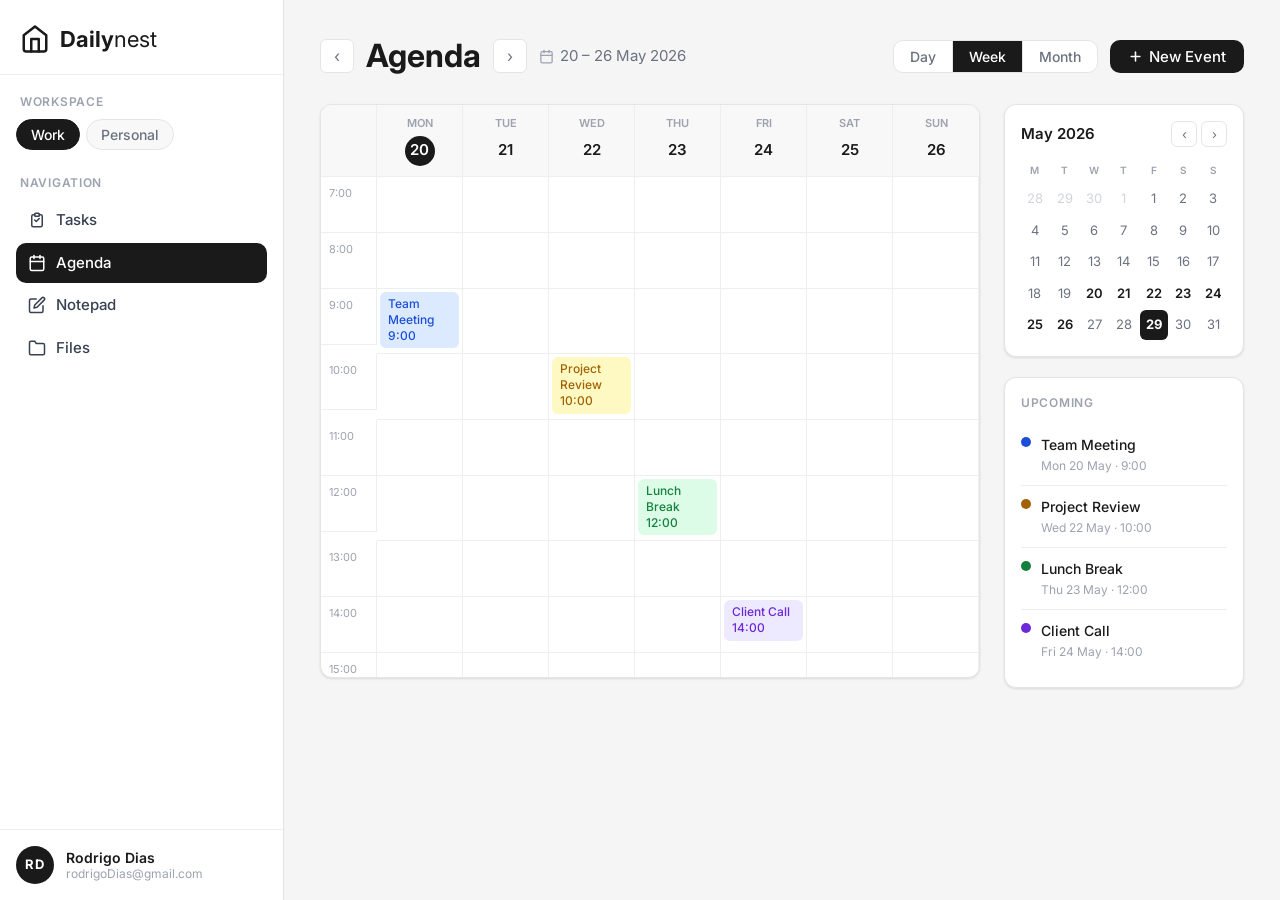
==== frontend/agenda.html @ 6d33e9b5 "feat(agenda): add month-view calendar grid (#05) - Generate month grid dynamically from current date" ====
<!DOCTYPE html>
<html lang="en">
<head>
  <meta charset="UTF-8" />
  <meta name="viewport" content="width=device-width, initial-scale=1.0" />
  <title>Agenda — DailyNest</title>
  <link rel="stylesheet" href="css/variables.css" />
  <link rel="stylesheet" href="css/reset.css" />
  <link rel="stylesheet" href="css/layout.css" />
  <link rel="stylesheet" href="css/components.css" />
  <link rel="stylesheet" href="css/modules/agenda.css" />
</head>
<body>

<!-- Mobile sidebar toggle -->
<button class="sidebar-toggle" onclick="toggleSidebar()" aria-label="Toggle sidebar">
  <svg viewBox="0 0 24 24" width="20" height="20" fill="none" stroke="currentColor" stroke-width="2" stroke-linecap="round" stroke-linejoin="round">
    <line x1="3" y1="6"  x2="21" y2="6"/>
    <line x1="3" y1="12" x2="21" y2="12"/>
    <line x1="3" y1="18" x2="21" y2="18"/>
  </svg>
</button>

<div class="app-layout">

  <!-- ========== SIDEBAR ========== -->
  <aside class="sidebar" id="sidebar">

    <div class="sidebar-logo">
      <svg class="logo-icon" viewBox="0 0 24 24" fill="none" stroke="currentColor" stroke-width="2" stroke-linecap="round" stroke-linejoin="round">
        <path d="M3 9l9-7 9 7v11a2 2 0 0 1-2 2H5a2 2 0 0 1-2-2z"/>
        <polyline points="9 22 9 12 15 12 15 22"/>
      </svg>
      <span class="logo-text"><span class="bold">Daily</span><span class="light">nest</span></span>
    </div>

    <div class="sidebar-section">
      <div class="sidebar-label">Workspace</div>
      <div class="workspace-toggle">
        <button class="pill active" onclick="toggleWorkspace(this)">Work</button>
        <button class="pill" onclick="toggleWorkspace(this)">Personal</button>
      </div>
    </div>

    <div class="sidebar-section">
      <div class="sidebar-label">Navigation</div>
      <nav class="sidebar-nav">

        <a href="tasks.html" class="nav-link">
          <svg viewBox="0 0 24 24" fill="none" stroke="currentColor" stroke-width="2" stroke-linecap="round" stroke-linejoin="round">
            <path d="M9 5H7a2 2 0 00-2 2v12a2 2 0 002 2h10a2 2 0 002-2V7a2 2 0 00-2-2h-2"/>
            <rect x="9" y="3" width="6" height="4" rx="1"/>
            <path d="M9 12l2 2 4-4"/>
          </svg>
          Tasks
        </a>

        <a href="agenda.html" class="nav-link active">
          <svg viewBox="0 0 24 24" fill="none" stroke="currentColor" stroke-width="2" stroke-linecap="round" stroke-linejoin="round">
            <rect x="3" y="4" width="18" height="18" rx="2" ry="2"/>
            <line x1="16" y1="2" x2="16" y2="6"/>
            <line x1="8"  y1="2" x2="8"  y2="6"/>
            <line x1="3"  y1="10" x2="21" y2="10"/>
          </svg>
          Agenda
        </a>

        <a href="notepad.html" class="nav-link">
          <svg viewBox="0 0 24 24" fill="none" stroke="currentColor" stroke-width="2" stroke-linecap="round" stroke-linejoin="round">
            <path d="M11 4H4a2 2 0 00-2 2v14a2 2 0 002 2h14a2 2 0 002-2v-7"/>
            <path d="M18.5 2.5a2.121 2.121 0 013 3L12 15l-4 1 1-4 9.5-9.5z"/>
          </svg>
          Notepad
        </a>

        <a href="#" class="nav-link">
          <svg viewBox="0 0 24 24" fill="none" stroke="currentColor" stroke-width="2" stroke-linecap="round" stroke-linejoin="round">
            <path d="M22 19a2 2 0 01-2 2H4a2 2 0 01-2-2V5a2 2 0 012-2h5l2 3h9a2 2 0 012 2z"/>
          </svg>
          Files
        </a>

      </nav>
    </div>

    <div class="sidebar-footer">
      <div class="avatar-circle">RD</div>
      <div>
        <div class="sidebar-user-name">Rodrigo Dias</div>
        <div class="sidebar-user-email">rodrigoDias@gmail.com</div>
      </div>
    </div>

  </aside>
  <!-- /SIDEBAR -->

  <!-- ========== MAIN CONTENT ========== -->
  <main class="main-content">

    <!-- Toolbar -->
    <div class="agenda-toolbar">
      <div class="agenda-toolbar-left">
        <button class="nav-arrow" aria-label="Previous week">&#8249;</button>
        <h1>Agenda</h1>
        <button class="nav-arrow" aria-label="Next week">&#8250;</button>
        <span class="agenda-date-range">
          <svg viewBox="0 0 24 24" fill="none" stroke="currentColor" stroke-width="2" stroke-linecap="round" stroke-linejoin="round">
            <rect x="3" y="4" width="18" height="18" rx="2"/>
            <line x1="16" y1="2" x2="16" y2="6"/>
            <line x1="8"  y1="2" x2="8"  y2="6"/>
            <line x1="3"  y1="10" x2="21" y2="10"/>
          </svg>
          20 – 26 May 2026
        </span>
      </div>
      <div style="display:flex; align-items:center; gap:12px;">
        <div class="view-toggle">
          <button onclick="setView(this)">Day</button>
          <button class="active" onclick="setView(this)">Week</button>
          <button onclick="setView(this)">Month</button>
        </div>
        <button class="btn btn-primary" onclick="openModal('createEvent')">
          <svg viewBox="0 0 24 24" width="15" height="15" fill="none" stroke="currentColor" stroke-width="2.5" stroke-linecap="round" stroke-linejoin="round">
            <line x1="12" y1="5" x2="12" y2="19"/>
            <line x1="5" y1="12" x2="19" y2="12"/>
          </svg>
          New Event
        </button>
      </div>
    </div>

    <!-- Calendar + Mini calendar -->
    <div class="agenda-layout">

      <!-- Weekly calendar / Month view -->
      <div class="calendar-wrap">

        <!-- ── WEEK VIEW ── -->
        <div id="week-view">

        <!-- Week header: days -->
        <div class="week-header">
          <div class="time-spacer"></div>

          <div class="day-col">
            <div class="day-name">MON</div>
            <div class="day-number today">20</div>
          </div>
          <div class="day-col">
            <div class="day-name">TUE</div>
            <div class="day-number">21</div>
          </div>
          <div class="day-col">
            <div class="day-name">WED</div>
            <div class="day-number">22</div>
          </div>
          <div class="day-col">
            <div class="day-name">THU</div>
            <div class="day-number">23</div>
          </div>
          <div class="day-col">
            <div class="day-name">FRI</div>
            <div class="day-number">24</div>
          </div>
          <div class="day-col">
            <div class="day-name">SAT</div>
            <div class="day-number">25</div>
          </div>
          <div class="day-col">
            <div class="day-name">SUN</div>
            <div class="day-number">26</div>
          </div>
        </div>

        <!-- Week grid: time rows -->
        <div class="week-grid">

          <!-- 7:00 -->
          <div class="time-label">7:00</div>
          <div class="day-cell"></div>
          <div class="day-cell"></div>
          <div class="day-cell"></div>
          <div class="day-cell"></div>
          <div class="day-cell"></div>
          <div class="day-cell"></div>
          <div class="day-cell"></div>

          <!-- 8:00 -->
          <div class="time-label">8:00</div>
          <div class="day-cell"></div>
          <div class="day-cell"></div>
          <div class="day-cell"></div>
          <div class="day-cell"></div>
          <div class="day-cell"></div>
          <div class="day-cell"></div>
          <div class="day-cell"></div>

          <!-- 9:00 — Team Meeting on Monday (col 1) -->
          <div class="time-label">9:00</div>
          <div class="day-cell">
            <div class="calendar-event blue">Team Meeting<br/>9:00</div>
          </div>
          <div class="day-cell"></div>
          <div class="day-cell"></div>
          <div class="day-cell"></div>
          <div class="day-cell"></div>
          <div class="day-cell"></div>
          <div class="day-cell"></div>

          <!-- 10:00 — Project Review on Wednesday (col 3) -->
          <div class="time-label">10:00</div>
          <div class="day-cell"></div>
          <div class="day-cell"></div>
          <div class="day-cell">
            <div class="calendar-event yellow">Project Review<br/>10:00</div>
          </div>
          <div class="day-cell"></div>
          <div class="day-cell"></div>
          <div class="day-cell"></div>
          <div class="day-cell"></div>

          <!-- 11:00 -->
          <div class="time-label">11:00</div>
          <div class="day-cell"></div>
          <div class="day-cell"></div>
          <div class="day-cell"></div>
          <div class="day-cell"></div>
          <div class="day-cell"></div>
          <div class="day-cell"></div>
          <div class="day-cell"></div>

          <!-- 12:00 — Lunch Break on Thursday (col 4) -->
          <div class="time-label">12:00</div>
          <div class="day-cell"></div>
          <div class="day-cell"></div>
          <div class="day-cell"></div>
          <div class="day-cell">
            <div class="calendar-event green">Lunch Break<br/>12:00</div>
          </div>
          <div class="day-cell"></div>
          <div class="day-cell"></div>
          <div class="day-cell"></div>

          <!-- 13:00 -->
          <div class="time-label">13:00</div>
          <div class="day-cell"></div>
          <div class="day-cell"></div>
          <div class="day-cell"></div>
          <div class="day-cell"></div>
          <div class="day-cell"></div>
          <div class="day-cell"></div>
          <div class="day-cell"></div>

          <!-- 14:00 — Client Call on Friday (col 5) -->
          <div class="time-label">14:00</div>
          <div class="day-cell"></div>
          <div class="day-cell"></div>
          <div class="day-cell"></div>
          <div class="day-cell"></div>
          <div class="day-cell">
            <div class="calendar-event purple">Client Call<br/>14:00</div>
          </div>
          <div class="day-cell"></div>
          <div class="day-cell"></div>

          <!-- 15:00 -->
          <div class="time-label">15:00</div>
          <div class="day-cell"></div>
          <div class="day-cell"></div>
          <div class="day-cell"></div>
          <div class="day-cell"></div>
          <div class="day-cell"></div>
          <div class="day-cell"></div>
          <div class="day-cell"></div>

          <!-- 16:00 -->
          <div class="time-label">16:00</div>
          <div class="day-cell"></div>
          <div class="day-cell"></div>
          <div class="day-cell"></div>
          <div class="day-cell"></div>
          <div class="day-cell"></div>
          <div class="day-cell"></div>
          <div class="day-cell"></div>

          <!-- 17:00 -->
          <div class="time-label">17:00</div>
          <div class="day-cell"></div>
          <div class="day-cell"></div>
          <div class="day-cell"></div>
          <div class="day-cell"></div>
          <div class="day-cell"></div>
          <div class="day-cell"></div>
          <div class="day-cell"></div>

        </div>
        <!-- /week-grid -->

        </div>
        <!-- /week-view -->

        <!-- ── MONTH VIEW ── -->
        <div id="month-view" style="display:none;">
          <div class="month-nav">
            <button class="nav-arrow" onclick="prevMonth()" aria-label="Previous month">&#8249;</button>
            <span id="month-nav-title" class="month-nav-title"></span>
            <button class="nav-arrow" onclick="nextMonth()" aria-label="Next month">&#8250;</button>
          </div>
          <div class="month-weekdays">
            <div>Mon</div><div>Tue</div><div>Wed</div>
            <div>Thu</div><div>Fri</div><div>Sat</div><div>Sun</div>
          </div>
          <div id="month-grid-body" class="month-grid-body"></div>
        </div>
        <!-- /month-view -->

      </div>
      <!-- /calendar-wrap -->

      <!-- Right sidebar: mini calendar + upcoming -->
      <div class="mini-calendar">

        <!-- Day events panel (shown in month view) -->
        <div id="day-events-panel" class="mini-cal-card" style="display:none;">
          <div class="day-events-title">Select a day</div>
          <div class="day-events-list">
            <p class="no-events-msg">Click on a day to see its events.</p>
          </div>
        </div>

        <!-- Mini month calendar -->
        <div id="mini-cal-card" class="mini-cal-card">
          <div class="mini-cal-header">
            <span class="mini-cal-title">May 2026</span>
            <div style="display:flex; gap:4px;">
              <button class="nav-arrow" style="width:26px;height:26px;font-size:0.8rem;" aria-label="Prev month">&#8249;</button>
              <button class="nav-arrow" style="width:26px;height:26px;font-size:0.8rem;" aria-label="Next month">&#8250;</button>
            </div>
          </div>
          <div class="mini-cal-grid">
            <!-- Day names -->
            <div class="day-name">M</div>
            <div class="day-name">T</div>
            <div class="day-name">W</div>
            <div class="day-name">T</div>
            <div class="day-name">F</div>
            <div class="day-name">S</div>
            <div class="day-name">S</div>
            <!-- Week 1: May starts Friday. Fill Mon-Thu with prev month -->
            <div class="day-num other-month">28</div>
            <div class="day-num other-month">29</div>
            <div class="day-num other-month">30</div>
            <div class="day-num other-month">1</div>
            <div class="day-num">1</div>
            <div class="day-num">2</div>
            <div class="day-num">3</div>
            <!-- Week 2 -->
            <div class="day-num">4</div>
            <div class="day-num">5</div>
            <div class="day-num">6</div>
            <div class="day-num">7</div>
            <div class="day-num">8</div>
            <div class="day-num">9</div>
            <div class="day-num">10</div>
            <!-- Week 3 -->
            <div class="day-num">11</div>
            <div class="day-num">12</div>
            <div class="day-num">13</div>
            <div class="day-num">14</div>
            <div class="day-num">15</div>
            <div class="day-num">16</div>
            <div class="day-num">17</div>
            <!-- Week 4 -->
            <div class="day-num">18</div>
            <div class="day-num">19</div>
            <div class="day-num has-event">20</div>
            <div class="day-num has-event">21</div>
            <div class="day-num has-event">22</div>
            <div class="day-num has-event">23</div>
            <div class="day-num has-event">24</div>
            <!-- Week 5 -->
            <div class="day-num has-event">25</div>
            <div class="day-num has-event">26</div>
            <div class="day-num">27</div>
            <div class="day-num">28</div>
            <div class="day-num today">29</div>
            <div class="day-num">30</div>
            <div class="day-num">31</div>
          </div>
        </div>

        <!-- Upcoming events -->
        <div id="upcoming-panel" class="mini-cal-card upcoming-section">
          <div class="section-label">Upcoming</div>

          <div class="upcoming-event">
            <div class="upcoming-event-dot" style="background:#1d4ed8;"></div>
            <div>
              <div class="upcoming-event-name">Team Meeting</div>
              <div class="upcoming-event-time">Mon 20 May · 9:00</div>
            </div>
          </div>

          <div class="upcoming-event">
            <div class="upcoming-event-dot" style="background:#a16207;"></div>
            <div>
              <div class="upcoming-event-name">Project Review</div>
              <div class="upcoming-event-time">Wed 22 May · 10:00</div>
            </div>
          </div>

          <div class="upcoming-event">
            <div class="upcoming-event-dot" style="background:#15803d;"></div>
            <div>
              <div class="upcoming-event-name">Lunch Break</div>
              <div class="upcoming-event-time">Thu 23 May · 12:00</div>
            </div>
          </div>

          <div class="upcoming-event">
            <div class="upcoming-event-dot" style="background:#6d28d9;"></div>
            <div>
              <div class="upcoming-event-name">Client Call</div>
              <div class="upcoming-event-time">Fri 24 May · 14:00</div>
            </div>
          </div>

        </div>

      </div>
      <!-- /mini-calendar -->

    </div>
    <!-- /agenda-layout -->

  </main>
  <!-- /MAIN CONTENT -->

</div>

<!-- ========== MODAL: Create New Event ========== -->
<div class="modal-overlay" id="createEventModal" role="dialog" aria-modal="true" aria-labelledby="eventModalTitle">
  <div class="modal">

    <div class="modal-header">
      <h2 class="modal-title" id="eventModalTitle">New Event</h2>
      <button class="modal-close" onclick="closeModal('createEvent')" aria-label="Close">
        <svg viewBox="0 0 24 24" width="18" height="18" fill="none" stroke="currentColor" stroke-width="2" stroke-linecap="round" stroke-linejoin="round">
          <line x1="18" y1="6" x2="6" y2="18"/>
          <line x1="6" y1="6" x2="18" y2="18"/>
        </svg>
      </button>
    </div>

    <form onsubmit="event.preventDefault(); closeModal('createEvent');">
      <div class="form-group">
        <label class="form-label" for="eventName">Event Name</label>
        <input type="text" id="eventName" class="form-input" placeholder="Enter event name..." required />
      </div>
      <div class="form-row">
        <div class="form-group">
          <label class="form-label" for="eventDate">Date</label>
          <input type="date" id="eventDate" class="form-input" />
        </div>
        <div class="form-group">
          <label class="form-label" for="eventTime">Time</label>
          <input type="time" id="eventTime" class="form-input" />
        </div>
      </div>
      <div class="form-group">
        <label class="form-label" for="eventColor">Color</label>
        <select id="eventColor" class="form-select">
          <option value="blue">Blue</option>
          <option value="yellow">Yellow</option>
          <option value="green">Green</option>
          <option value="purple">Purple</option>
        </select>
      </div>
      <div class="modal-actions">
        <button type="button" class="btn btn-ghost" onclick="closeModal('createEvent')">Cancel</button>
        <button type="submit" class="btn btn-primary">Create Event</button>
      </div>
    </form>

  </div>
</div>
<!-- /MODAL -->

<script src="js/router.js"></script>
<script src="js/modules/agenda.js"></script>
</body>
</html>
---- frontend/css/variables.css ----
/* ============================================================
   DailyNest — Design System
   style.css
   ============================================================ */

@import url('https://fonts.googleapis.com/css2?family=Inter:wght@300;400;500;600;700&display=swap');

/* ============================================================
   CSS Variables
   ============================================================ */
:root {
  /* Brand */
  --color-brand:        #1a1a1a;
  --color-brand-text:   #ffffff;

  /* Backgrounds */
  --color-bg:           #f5f5f5;
  --color-surface:      #ffffff;
  --color-surface-alt:  #f8f8f8;

  /* Borders */
  --color-border:       #e5e5e5;
  --color-border-light: #eeeeee;

  /* Text */
  --color-text:           #1a1a1a;
  --color-text-secondary: #6b7280;
  --color-text-muted:     #9ca3af;

  /* Nav / Sidebar */
  --color-nav-active-bg:   #1a1a1a;
  --color-nav-active-text: #ffffff;
  --color-nav-idle-text:   #374151;

  /* Accent — topbar login/register */
  --color-topbar-accent: #3b82f6;

  /* Status colors */
  --status-not-started-bg:   #f3f4f6;
  --status-not-started-text: #6b7280;
  --status-not-started-dot:  #9ca3af;

  --status-in-progress-bg:   #fff7ed;
  --status-in-progress-text: #ea580c;
  --status-in-progress-dot:  #f97316;

  --status-completed-bg:   #f0fdf4;
  --status-completed-text: #16a34a;
  --status-completed-dot:  #22c55e;

  /* Stat card icon colours */
  --icon-all-tasks:   #3b82f6;
  --icon-not-started: #6b7280;
  --icon-in-progress: #f97316;
  --icon-completed:   #22c55e;

  /* Agenda event colours */
  --event-blue:   #dbeafe;
  --event-yellow: #fef9c3;
  --event-green:  #dcfce7;
  --event-purple: #ede9fe;

  /* Layout */
  --sidebar-width:  284px;
  --topbar-height:  72px;

  /* Typography */
  --font-sans: 'Inter', -apple-system, BlinkMacSystemFont, sans-serif;

  /* Border radius */
  --radius-sm:   6px;
  --radius:      10px;
  --radius-md:   12px;
  --radius-lg:   16px;
  --radius-full: 9999px;

  /* Shadows */
  --shadow-card:  0 1px 3px rgba(0,0,0,0.08), 0 1px 2px rgba(0,0,0,0.04);
  --shadow-modal: 0 20px 60px rgba(0,0,0,0.15);
}
---- frontend/css/layout.css ----
/* ============================================================
   App Layout
   ============================================================ */
.app-layout {
  display: flex;
  min-height: 100vh;
  background: var(--color-bg);
}

/* ============================================================
   Sidebar
   ============================================================ */
.sidebar {
  width: var(--sidebar-width);
  min-height: 100vh;
  background: var(--color-surface);
  border-right: 1px solid var(--color-border);
  display: flex;
  flex-direction: column;
  position: fixed;
  left: 0;
  top: 0;
  bottom: 0;
  z-index: 100;
  overflow-y: auto;
}

.sidebar-logo {
  padding: 24px 20px 20px;
  display: flex;
  align-items: center;
  gap: 10px;
  border-bottom: 1px solid var(--color-border-light);
  margin-bottom: 4px;
  flex-shrink: 0;
}

.sidebar-logo .logo-icon {
  width: 30px;
  height: 30px;
  color: var(--color-brand);
  flex-shrink: 0;
}

.logo-text { font-size: 1.375rem; line-height: 1; }
.logo-text .bold  { font-weight: 700; color: var(--color-text); }
.logo-text .light { font-weight: 400; color: var(--color-text); }

.sidebar-section { padding: 14px 16px 6px; }

.sidebar-label {
  font-size: 0.75rem;
  font-weight: 600;
  letter-spacing: 0.06em;
  color: var(--color-text-muted);
  text-transform: uppercase;
  padding: 0 4px;
  margin-bottom: 8px;
}

/* Workspace toggle */
.workspace-toggle { display: flex; gap: 6px; margin-bottom: 4px; }

.workspace-toggle .pill {
  padding: 6px 14px;
  border-radius: var(--radius-full);
  font-size: 0.875rem;
  font-weight: 500;
  background: var(--color-surface-alt);
  color: var(--color-text-secondary);
  border: 1px solid var(--color-border);
  transition: background 0.15s, color 0.15s, border-color 0.15s;
  cursor: pointer;
}

.workspace-toggle .pill.active {
  background: var(--color-brand);
  color: var(--color-brand-text);
  border-color: var(--color-brand);
}

/* Nav links */
.sidebar-nav {
  display: flex;
  flex-direction: column;
  gap: 2px;
}

.nav-link {
  display: flex;
  align-items: center;
  gap: 10px;
  padding: 9px 12px;
  border-radius: var(--radius);
  font-size: 0.9375rem;
  font-weight: 500;
  color: var(--color-nav-idle-text);
  text-decoration: none;
  transition: background 0.15s, color 0.15s;
}

.nav-link svg { width: 18px; height: 18px; flex-shrink: 0; }

.nav-link:hover { background: var(--color-surface-alt); color: var(--color-text); }

.nav-link.active {
  background: var(--color-nav-active-bg);
  color: var(--color-nav-active-text);
}

/* Sidebar footer */
.sidebar-footer {
  margin-top: auto;
  padding: 16px;
  border-top: 1px solid var(--color-border-light);
  display: flex;
  align-items: center;
  gap: 12px;
  flex-shrink: 0;
}

.avatar-circle {
  width: 38px;
  height: 38px;
  border-radius: var(--radius-full);
  background: var(--color-brand);
  color: var(--color-brand-text);
  font-size: 0.8125rem;
  font-weight: 700;
  display: flex;
  align-items: center;
  justify-content: center;
  flex-shrink: 0;
  letter-spacing: 0.05em;
}

.sidebar-user-name  { font-size: 0.875rem; font-weight: 600; color: var(--color-text); line-height: 1.25; }
.sidebar-user-email { font-size: 0.75rem; color: var(--color-text-muted); line-height: 1.25; }

/* ============================================================
   Main Content
   ============================================================ */
.main-content {
  margin-left: var(--sidebar-width);
  flex: 1;
  padding: 32px 36px;
  min-height: 100vh;
}

/* ============================================================
   Page Header
   ============================================================ */
.page-header {
  display: flex;
  align-items: flex-start;
  justify-content: space-between;
  margin-bottom: 28px;
}

.page-header h1 {
  font-size: 2rem;
  font-weight: 700;
  color: var(--color-text);
  line-height: 1.1;
}

.page-header .subtitle {
  font-size: 0.875rem;
  color: var(--color-text-secondary);
  margin-top: 4px;
}


/* ============================================================
   Landing Page
   ============================================================ */
.landing-page {
  display: flex;
  height: 100vh;
  max-height: 100vh;
  overflow: hidden;
  background: var(--color-surface);
}

.landing-left {
  width: 44%;
  display: flex;
  flex-direction: column;
  height: 100vh;
  overflow: hidden;
}

.landing-topbar {
  padding: 20px 40px;
  display: flex;
  align-items: center;
  justify-content: space-between;
  border-bottom: 1px solid var(--color-border-light);
  flex-shrink: 0;
}

.landing-topbar .logo-wrap {
  display: flex;
  align-items: center;
  gap: 8px;
  color: var(--color-brand);
}
.landing-topbar .logo-wrap svg { width: 28px; height: 28px; }

.landing-topbar-actions { display: flex; gap: 10px; }

.landing-content {
  padding: 32px 40px 24px;
  flex: 1;
  overflow-y: auto;
  min-height: 0;
  scrollbar-width: none;
}
.landing-content::-webkit-scrollbar { display: none; }

.landing-eyebrow {
  font-size: 0.75rem;
  font-weight: 600;
  letter-spacing: 0.1em;
  color: var(--color-text-muted);
  text-transform: uppercase;
  margin-bottom: 12px;
}

.landing-h1 {
  font-size: 3rem;
  font-weight: 700;
  color: var(--color-text);
  line-height: 1.08;
  margin-bottom: 14px;
}

.landing-desc {
  font-size: 1rem;
  color: var(--color-text-secondary);
  line-height: 1.6;
  max-width: 400px;
  margin-bottom: 20px;
}

.landing-actions {
  display: flex;
  align-items: center;
  gap: 20px;
  margin-bottom: 20px;
  flex-wrap: wrap;
}

.landing-link {
  font-size: 0.9375rem;
  color: var(--color-topbar-accent);
  text-decoration: underline;
  cursor: pointer;
}

.landing-divider {
  border: none;
  border-top: 1px solid var(--color-border);
  margin: 4px 0 16px;
}

.about-section h2 { font-size: 1.25rem; font-weight: 700; margin-bottom: 16px; }

.about-section p {
  font-size: 0.9375rem;
  color: var(--color-text-secondary);
  line-height: 1.55;
  padding: 9px 0;
  border-bottom: 1px solid var(--color-border-light);
}
.about-section p:last-child { border-bottom: none; }

.landing-right {
  width: 56%;
  display: flex;
  flex-direction: column;
  height: 100vh;
}

.landing-photo {
  flex: 1;
  background-image: url('https://images.unsplash.com/photo-1484788984921-03950022c9ef?w=1400&auto=format&fit=crop&q=80');
  background-size: cover;
  background-position: center;
  display: flex;
  align-items: flex-end;
  justify-content: center;
  padding: 0 40px 36px;
}

/* Stats card */
.stats-card {
  background: rgba(255,255,255,0.18);
  backdrop-filter: blur(14px);
  -webkit-backdrop-filter: blur(14px);
  border: 1px solid rgba(255,255,255,0.3);
  border-radius: var(--radius-md);
  padding: 16px 32px;
  display: flex;
  align-items: center;
  gap: 0;
}

.stats-item { text-align: center; padding: 0 24px; }
.stats-item:first-child { padding-left: 0; }
.stats-item:last-child  { padding-right: 0; }

.stats-number {
  font-size: 1.25rem;
  font-weight: 700;
  color: #fff;
  line-height: 1;
}

.stats-label {
  font-size: 0.6875rem;
  color: rgba(255,255,255,0.7);
  margin-top: 5px;
}

.stats-sep {
  width: 1px;
  height: 34px;
  background: rgba(255,255,255,0.25);
  flex-shrink: 0;
}

.landing-panel {
  background: #111111;
  padding: 32px 40px;
  color: #fff;
  flex-shrink: 0;
}

.landing-panel-label {
  font-size: 0.75rem;
  font-weight: 600;
  letter-spacing: 0.1em;
  color: rgba(255,255,255,0.45);
  text-transform: uppercase;
  margin-bottom: 10px;
}

.landing-panel h3 { font-size: 1.5rem; font-weight: 700; margin-bottom: 10px; }

.landing-panel p {
  font-size: 0.9375rem;
  color: rgba(255,255,255,0.65);
  line-height: 1.6;
  margin-bottom: 20px;
}

.slider-controls {
  display: flex;
  align-items: center;
  justify-content: flex-end;
  gap: 12px;
}

.slider-dots { display: flex; gap: 6px; }

.slider-dot {
  height: 8px;
  border-radius: 4px;
  background: rgba(255,255,255,0.3);
  width: 8px;
  transition: width 0.2s;
}
.slider-dot.active { background: #fff; width: 20px; }

.slider-btn {
  width: 34px;
  height: 34px;
  border: 1px solid rgba(255,255,255,0.3);
  border-radius: var(--radius-sm);
  display: flex;
  align-items: center;
  justify-content: center;
  color: #fff;
  cursor: pointer;
  background: transparent;
  font-size: 1rem;
  transition: background 0.15s;
}
.slider-btn:hover { background: rgba(255,255,255,0.1); }


/* ============================================================
   Mobile sidebar toggle
   ============================================================ */
.sidebar-toggle {
  display: none;
  position: fixed;
  top: 16px;
  left: 16px;
  z-index: 200;
  width: 40px;
  height: 40px;
  background: var(--color-surface);
  border: 1px solid var(--color-border);
  border-radius: var(--radius);
  align-items: center;
  justify-content: center;
  cursor: pointer;
  box-shadow: var(--shadow-card);
}

/* ============================================================
   Responsive
   ============================================================ */
@media (max-width: 1024px) {
  .stat-cards { grid-template-columns: repeat(2, 1fr); }
  .agenda-layout { grid-template-columns: 1fr; }
}

@media (max-width: 768px) {
  .sidebar {
    transform: translateX(-100%);
    transition: transform 0.25s ease;
    z-index: 300;
  }
  .sidebar.open { transform: translateX(0); }
  .sidebar-toggle { display: flex; }

  .main-content {
    margin-left: 0;
    padding: 20px 16px;
    padding-top: 68px;
  }

  .landing-page { flex-direction: column; height: auto; max-height: none; overflow: visible; }
  .landing-left { width: 100%; height: auto; overflow: visible; }
  .landing-content { overflow-y: visible; padding: 28px 24px 24px; }
  .landing-right { width: 100%; height: auto; min-height: 480px; }
  .landing-photo { min-height: 260px; padding: 0 20px 24px; }
  .landing-panel { padding: 24px 20px; }
  .landing-topbar { padding: 16px 24px; }
  .landing-h1 { font-size: 2.25rem; }

  .form-row { grid-template-columns: 1fr; }
  .task-toolbar { flex-wrap: wrap; }
  .search-input-wrap { max-width: 100%; }

  .page-header { flex-direction: column; gap: 12px; align-items: flex-start; }
  .agenda-toolbar { flex-direction: column; align-items: flex-start; }
}

@media (max-width: 480px) {
  .stat-cards { grid-template-columns: 1fr; }
  .auth-card { padding: 28px 20px; }
  .landing-h1 { font-size: 2rem; }
}
---- frontend/css/components.css ----
/* ============================================================
   Buttons
   ============================================================ */
.btn {
  display: inline-flex;
  align-items: center;
  gap: 6px;
  padding: 9px 18px;
  border-radius: var(--radius);
  font-size: 0.9375rem;
  font-weight: 500;
  line-height: 1;
  cursor: pointer;
  border: none;
  transition: opacity 0.15s, background 0.15s;
}

.btn-primary { background: var(--color-brand); color: var(--color-brand-text); }
.btn-primary:hover { opacity: 0.88; }

.btn-ghost {
  background: transparent;
  color: var(--color-text-secondary);
  border: 1px solid var(--color-border);
}
.btn-ghost:hover { background: var(--color-surface-alt); }

.btn-pill { border-radius: var(--radius-full); }

/* ============================================================
   Stat Cards
   ============================================================ */
.stat-cards {
  display: grid;
  grid-template-columns: repeat(4, 1fr);
  gap: 16px;
  margin-bottom: 28px;
}

.stat-card {
  background: var(--color-surface);
  border: 1px solid var(--color-border);
  border-radius: var(--radius-md);
  padding: 20px;
  box-shadow: var(--shadow-card);
  display: flex;
  align-items: center;
  gap: 16px;
}

.stat-icon {
  width: 44px;
  height: 44px;
  border-radius: var(--radius-md);
  display: flex;
  align-items: center;
  justify-content: center;
  flex-shrink: 0;
}
.stat-icon svg { width: 22px; height: 22px; }

.stat-icon.blue   { background: #eff6ff; color: var(--icon-all-tasks); }
.stat-icon.gray   { background: #f3f4f6; color: var(--icon-not-started); }
.stat-icon.orange { background: #fff7ed; color: var(--icon-in-progress); }
.stat-icon.green  { background: #f0fdf4; color: var(--icon-completed); }

.stat-number { font-size: 1.75rem; font-weight: 700; color: var(--color-text); line-height: 1; }
.stat-label  { font-size: 0.8125rem; color: var(--color-text-secondary); margin-top: 2px; }


/* ============================================================
   Modal
   ============================================================ */
.modal-overlay {
  position: fixed;
  inset: 0;
  background: rgba(0,0,0,0.4);
  z-index: 1000;
  display: none;
  align-items: center;
  justify-content: center;
  padding: 24px;
}
.modal-overlay.open { display: flex; }

.modal {
  background: var(--color-surface);
  border-radius: var(--radius-lg);
  box-shadow: var(--shadow-modal);
  width: 100%;
  max-width: 500px;
  padding: 28px;
}

.modal-header {
  display: flex;
  align-items: center;
  justify-content: space-between;
  margin-bottom: 24px;
}
.modal-title { font-size: 1.25rem; font-weight: 700; color: var(--color-text); }

.modal-close {
  width: 32px;
  height: 32px;
  display: flex;
  align-items: center;
  justify-content: center;
  border-radius: var(--radius-sm);
  color: var(--color-text-muted);
  cursor: pointer;
  border: none;
  background: transparent;
  transition: background 0.15s, color 0.15s;
}
.modal-close:hover { background: var(--color-surface-alt); color: var(--color-text); }

.form-group { margin-bottom: 16px; }

.form-label {
  display: block;
  font-size: 0.75rem;
  font-weight: 600;
  letter-spacing: 0.06em;
  color: var(--color-text-muted);
  text-transform: uppercase;
  margin-bottom: 6px;
}

.form-input,
.form-select,
.form-textarea {
  width: 100%;
  padding: 10px 12px;
  border: 1px solid var(--color-border);
  border-radius: var(--radius);
  font-size: 0.9375rem;
  color: var(--color-text);
  background: var(--color-surface);
  transition: border-color 0.15s;
}
.form-input:focus,
.form-select:focus,
.form-textarea:focus { border-color: #6b7280; }
.form-input::placeholder,
.form-textarea::placeholder { color: var(--color-text-muted); }
.form-textarea { resize: vertical; min-height: 88px; }

.form-row { display: grid; grid-template-columns: 1fr 1fr; gap: 12px; }

.modal-actions {
  display: flex;
  justify-content: flex-end;
  gap: 10px;
  margin-top: 24px;
}

/* ============================================================
   Auth Pages (Login / Register)
   ============================================================ */
.auth-page {
  min-height: 100vh;
  background: var(--color-surface);
  display: flex;
  flex-direction: column;
}

.auth-topbar {
  border-top: 3px solid var(--color-topbar-accent);
  border-bottom: 1px solid var(--color-border);
  padding: 0 32px;
  height: 64px;
  display: flex;
  align-items: center;
}

.auth-topbar .logo-wrap {
  display: flex;
  align-items: center;
  gap: 8px;
  color: var(--color-brand);
}
.auth-topbar .logo-wrap svg { width: 28px; height: 28px; }

.auth-body {
  flex: 1;
  display: flex;
  align-items: center;
  justify-content: center;
  padding: 48px 24px;
}

.auth-card {
  background: var(--color-surface);
  border: 1px solid var(--color-border);
  border-radius: var(--radius-lg);
  box-shadow: var(--shadow-modal);
  padding: 40px;
  width: 100%;
  max-width: 420px;
}

.auth-title { font-size: 2rem; font-weight: 700; color: var(--color-text); margin-bottom: 6px; }
.auth-subtitle { font-size: 0.875rem; color: var(--color-text-secondary); margin-bottom: 28px; }

.auth-form .form-group { margin-bottom: 16px; }
.auth-form .form-label {
  display: block;
  font-size: 0.75rem;
  font-weight: 600;
  letter-spacing: 0.06em;
  text-transform: uppercase;
  color: var(--color-text-muted);
  margin-bottom: 6px;
}

.input-wrap { position: relative; }

.input-wrap .input-icon {
  position: absolute;
  left: 12px;
  top: 50%;
  transform: translateY(-50%);
  width: 16px;
  height: 16px;
  color: var(--color-text-muted);
  pointer-events: none;
}

.input-wrap input {
  width: 100%;
  padding: 10px 12px 10px 38px;
  border: 1px solid var(--color-border);
  border-radius: var(--radius);
  font-size: 0.9375rem;
  color: var(--color-text);
  background: var(--color-surface);
  transition: border-color 0.15s;
}
.input-wrap input:focus { border-color: #6b7280; }
.input-wrap input::placeholder { color: var(--color-text-muted); }

.input-wrap .eye-btn {
  position: absolute;
  right: 10px;
  top: 50%;
  transform: translateY(-50%);
  width: 28px;
  height: 28px;
  display: flex;
  align-items: center;
  justify-content: center;
  color: var(--color-text-muted);
  cursor: pointer;
  background: none;
  border: none;
}
.input-wrap .eye-btn:hover { color: var(--color-text-secondary); }

.form-options {
  display: flex;
  align-items: center;
  justify-content: space-between;
  margin-top: 4px;
}

.checkbox-label {
  display: flex;
  align-items: center;
  gap: 8px;
  font-size: 0.875rem;
  color: var(--color-text-secondary);
  cursor: pointer;
}
.checkbox-label input[type="checkbox"] { accent-color: var(--color-brand); width: 15px; height: 15px; }

.auth-link {
  font-size: 0.875rem;
  color: var(--color-topbar-accent);
  text-decoration: underline;
  cursor: pointer;
  background: none;
  border: none;
}

.privacy-link { color: var(--color-topbar-accent); text-decoration: underline; }

.auth-footer-text {
  text-align: center;
  font-size: 0.875rem;
  color: var(--color-text-secondary);
  margin-top: 20px;
}
.auth-footer-text a { font-weight: 700; color: var(--color-text); }
---- frontend/css/modules/agenda.css ----
/* ============================================================
   Agenda Page
   ============================================================ */
.agenda-toolbar {
  display: flex;
  align-items: center;
  justify-content: space-between;
  margin-bottom: 24px;
  flex-wrap: wrap;
  gap: 12px;
}

.agenda-toolbar-left { display: flex; align-items: center; gap: 12px; flex-wrap: wrap; }

.agenda-toolbar-left h1 { font-size: 2rem; font-weight: 700; }

.nav-arrow {
  width: 34px;
  height: 34px;
  border: 1px solid var(--color-border);
  border-radius: var(--radius-sm);
  display: flex;
  align-items: center;
  justify-content: center;
  font-size: 1rem;
  color: var(--color-text-secondary);
  cursor: pointer;
  background: var(--color-surface);
  transition: background 0.15s;
  flex-shrink: 0;
}
.nav-arrow:hover { background: var(--color-surface-alt); }

.agenda-date-range {
  display: flex;
  align-items: center;
  gap: 6px;
  font-size: 0.9375rem;
  color: var(--color-text-secondary);
}
.agenda-date-range svg { width: 15px; height: 15px; color: var(--color-text-muted); }

.view-toggle {
  display: flex;
  border: 1px solid var(--color-border);
  border-radius: var(--radius);
  overflow: hidden;
  background: var(--color-surface);
}
.view-toggle button {
  padding: 7px 16px;
  font-size: 0.875rem;
  font-weight: 500;
  color: var(--color-text-secondary);
  background: transparent;
  border: none;
  border-right: 1px solid var(--color-border);
  cursor: pointer;
  transition: background 0.15s, color 0.15s;
}
.view-toggle button:last-child { border-right: none; }
.view-toggle button.active { background: var(--color-brand); color: var(--color-brand-text); }

.agenda-layout {
  display: grid;
  grid-template-columns: 1fr 240px;
  gap: 24px;
  align-items: start;
}

/* Calendar */
.calendar-wrap {
  background: var(--color-surface);
  border: 1px solid var(--color-border);
  border-radius: var(--radius-md);
  box-shadow: var(--shadow-card);
  overflow: hidden;
}

.week-header {
  display: grid;
  grid-template-columns: 56px repeat(7, 1fr);
  border-bottom: 1px solid var(--color-border-light);
  background: var(--color-surface-alt);
}

.week-header .time-spacer { border-right: 1px solid var(--color-border-light); }

.week-header .day-col {
  padding: 10px 6px;
  text-align: center;
  border-right: 1px solid var(--color-border-light);
}
.week-header .day-col:last-child { border-right: none; }

.week-header .day-name {
  font-size: 0.6875rem;
  font-weight: 600;
  color: var(--color-text-muted);
  text-transform: uppercase;
}

.week-header .day-number {
  display: inline-flex;
  align-items: center;
  justify-content: center;
  width: 30px;
  height: 30px;
  border-radius: var(--radius-full);
  font-size: 0.9375rem;
  font-weight: 600;
  color: var(--color-text);
  margin: 4px auto 0;
}

.week-header .day-number.today { background: var(--color-brand); color: #fff; }

.week-grid {
  display: grid;
  grid-template-columns: 56px repeat(7, 1fr);
  overflow-y: auto;
  max-height: 500px;
}

.time-label {
  padding: 0 8px;
  text-align: right;
  font-size: 0.6875rem;
  color: var(--color-text-muted);
  height: 56px;
  display: flex;
  align-items: flex-start;
  padding-top: 8px;
  border-right: 1px solid var(--color-border-light);
  border-bottom: 1px solid var(--color-border-light);
  flex-shrink: 0;
}

.day-cell {
  border-right: 1px solid var(--color-border-light);
  border-bottom: 1px solid var(--color-border-light);
  min-height: 56px;
  position: relative;
  padding: 3px;
}
.day-cell:last-child { border-right: none; }

.calendar-event {
  border-radius: var(--radius-sm);
  padding: 4px 8px;
  font-size: 0.75rem;
  font-weight: 500;
  line-height: 1.35;
  margin-bottom: 2px;
}
.calendar-event.blue   { background: var(--event-blue);   color: #1d4ed8; }
.calendar-event.yellow { background: var(--event-yellow); color: #a16207; }
.calendar-event.green  { background: var(--event-green);  color: #15803d; }
.calendar-event.purple { background: var(--event-purple); color: #6d28d9; }

/* Mini Calendar */
.mini-calendar { display: flex; flex-direction: column; gap: 20px; }

.mini-cal-card {
  background: var(--color-surface);
  border: 1px solid var(--color-border);
  border-radius: var(--radius-md);
  box-shadow: var(--shadow-card);
  padding: 16px;
}

.mini-cal-header {
  display: flex;
  align-items: center;
  justify-content: space-between;
  margin-bottom: 12px;
}
.mini-cal-title { font-size: 0.9375rem; font-weight: 600; color: var(--color-text); }

.mini-cal-grid {
  display: grid;
  grid-template-columns: repeat(7, 1fr);
  gap: 2px;
  text-align: center;
}
.mini-cal-grid .day-name {
  font-size: 0.625rem;
  font-weight: 600;
  color: var(--color-text-muted);
  text-transform: uppercase;
  padding: 4px 0;
}
.mini-cal-grid .day-num {
  font-size: 0.8125rem;
  padding: 5px 2px;
  border-radius: var(--radius-sm);
  cursor: pointer;
  color: var(--color-text-secondary);
  transition: background 0.1s;
}
.mini-cal-grid .day-num:hover { background: var(--color-surface-alt); }
.mini-cal-grid .day-num.today { background: var(--color-brand); color: #fff; font-weight: 700; }
.mini-cal-grid .day-num.other-month { color: #d1d5db; }
.mini-cal-grid .day-num.has-event { font-weight: 600; color: var(--color-text); }

.upcoming-section { }
.upcoming-section .section-label {
  font-size: 0.75rem;
  font-weight: 600;
  letter-spacing: 0.06em;
  text-transform: uppercase;
  color: var(--color-text-muted);
  margin-bottom: 12px;
}
.upcoming-event {
  display: flex;
  gap: 10px;
  padding: 10px 0;
  border-bottom: 1px solid var(--color-border-light);
}
.upcoming-event:last-child { border-bottom: none; }
.upcoming-event-dot {
  width: 10px;
  height: 10px;
  border-radius: 50%;
  margin-top: 3px;
  flex-shrink: 0;
}
.upcoming-event-name { font-size: 0.875rem; font-weight: 500; color: var(--color-text); }
.upcoming-event-time { font-size: 0.75rem; color: var(--color-text-muted); margin-top: 2px; }

/* ============================================================
   Month View
   ============================================================ */

.month-nav {
  display: flex;
  align-items: center;
  justify-content: space-between;
  padding: 14px 20px 12px;
  border-bottom: 1px solid var(--color-border-light);
}

.month-nav-title {
  font-size: 1rem;
  font-weight: 600;
  color: var(--color-text);
}

.month-weekdays {
  display: grid;
  grid-template-columns: repeat(7, 1fr);
  text-align: center;
  background: var(--color-surface-alt);
  border-bottom: 1px solid var(--color-border-light);
}

.month-weekdays div {
  font-size: 0.6875rem;
  font-weight: 600;
  color: var(--color-text-muted);
  text-transform: uppercase;
  padding: 8px 0;
}

.month-grid-body {
  display: grid;
  grid-template-columns: repeat(7, 1fr);
  gap: 1px;
  background: var(--color-border-light);
}

.month-day-cell {
  background: var(--color-surface);
  min-height: 80px;
  padding: 8px;
  cursor: pointer;
  transition: background 0.12s;
  display: flex;
  flex-direction: column;
  gap: 4px;
}

.month-day-cell:hover { background: var(--color-surface-alt); }

.month-day-cell.other-month { background: #fafafa; }
.month-day-cell.other-month .month-day-num { color: var(--color-text-muted); }

.month-day-cell.is-today .month-day-num {
  background: var(--color-brand);
  color: #fff;
}

.month-day-cell.is-selected { background: #f0f0f0; }
.month-day-cell.is-selected .month-day-num {
  background: var(--color-brand);
  color: #fff;
}

.month-day-num {
  width: 26px;
  height: 26px;
  display: flex;
  align-items: center;
  justify-content: center;
  border-radius: var(--radius-full);
  font-size: 0.8125rem;
  font-weight: 500;
  color: var(--color-text);
  flex-shrink: 0;
}

.month-day-dots {
  display: flex;
  flex-wrap: wrap;
  gap: 3px;
  margin-top: 2px;
}

.event-dot {
  width: 6px;
  height: 6px;
  border-radius: var(--radius-full);
  display: inline-block;
}

.event-dot.blue   { background: #3b82f6; }
.event-dot.yellow { background: #f59e0b; }
.event-dot.green  { background: #22c55e; }
.event-dot.purple { background: #a855f7; }

/* ── Day events panel (month view right sidebar) ── */
.day-events-title {
  font-size: 0.9375rem;
  font-weight: 600;
  color: var(--color-text);
  margin-bottom: 12px;
}

.no-events-msg {
  font-size: 0.875rem;
  color: var(--color-text-muted);
  text-align: center;
  padding: 16px 0;
}

.day-event-item {
  display: flex;
  gap: 10px;
  padding: 10px 0;
  border-bottom: 1px solid var(--color-border-light);
}

.day-event-item:last-child { border-bottom: none; }
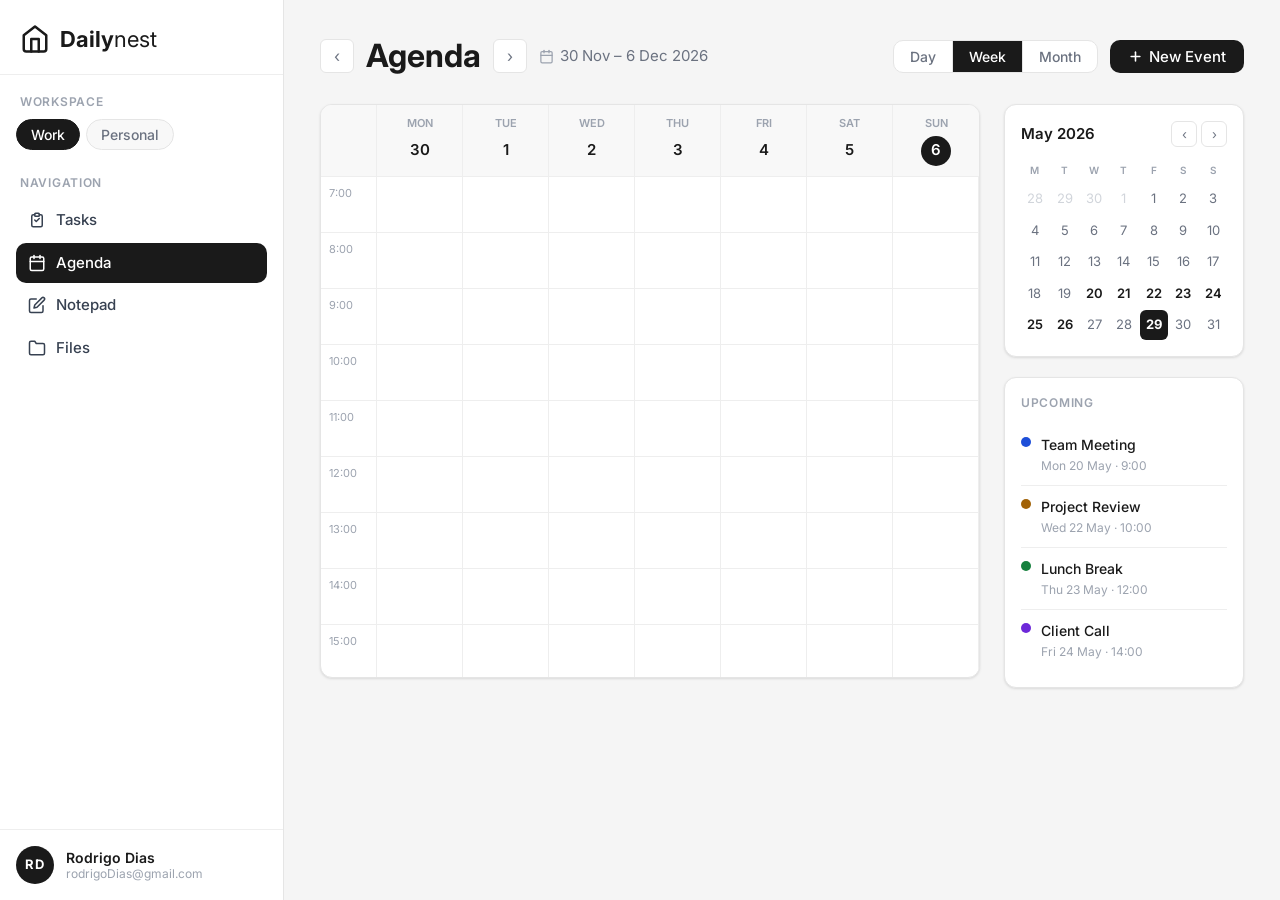
==== commit 70576958: "feat(agenda): Day & Week views + period navigation (#06) - buildWeekView(): dynamic Mon-Sun header +" ====
--- a/frontend/agenda.html
+++ b/frontend/agenda.html
@@ -100,9 +100,9 @@
     <!-- Toolbar -->
     <div class="agenda-toolbar">
       <div class="agenda-toolbar-left">
-        <button class="nav-arrow" aria-label="Previous week">&#8249;</button>
+        <button class="nav-arrow" onclick="prevPeriod()" aria-label="Previous period">&#8249;</button>
         <h1>Agenda</h1>
-        <button class="nav-arrow" aria-label="Next week">&#8250;</button>
+        <button class="nav-arrow" onclick="nextPeriod()" aria-label="Next period">&#8250;</button>
         <span class="agenda-date-range">
           <svg viewBox="0 0 24 24" fill="none" stroke="currentColor" stroke-width="2" stroke-linecap="round" stroke-linejoin="round">
             <rect x="3" y="4" width="18" height="18" rx="2"/>
@@ -110,13 +110,13 @@
             <line x1="8"  y1="2" x2="8"  y2="6"/>
             <line x1="3"  y1="10" x2="21" y2="10"/>
           </svg>
-          20 – 26 May 2026
+          <span id="agenda-date-range-text"></span>
         </span>
       </div>
       <div style="display:flex; align-items:center; gap:12px;">
         <div class="view-toggle">
           <button onclick="setView(this)">Day</button>
-          <button class="active" onclick="setView(this)">Week</button>
+          <button class="active" id="btn-week" onclick="setView(this)">Week</button>
           <button onclick="setView(this)">Month</button>
         </div>
         <button class="btn btn-primary" onclick="openModal('createEvent')">
@@ -139,165 +139,22 @@
         <div id="week-view">
 
         <!-- Week header: days -->
-        <div class="week-header">
-          <div class="time-spacer"></div>
-
-          <div class="day-col">
-            <div class="day-name">MON</div>
-            <div class="day-number today">20</div>
-          </div>
-          <div class="day-col">
-            <div class="day-name">TUE</div>
-            <div class="day-number">21</div>
-          </div>
-          <div class="day-col">
-            <div class="day-name">WED</div>
-            <div class="day-number">22</div>
-          </div>
-          <div class="day-col">
-            <div class="day-name">THU</div>
-            <div class="day-number">23</div>
-          </div>
-          <div class="day-col">
-            <div class="day-name">FRI</div>
-            <div class="day-number">24</div>
-          </div>
-          <div class="day-col">
-            <div class="day-name">SAT</div>
-            <div class="day-number">25</div>
-          </div>
-          <div class="day-col">
-            <div class="day-name">SUN</div>
-            <div class="day-number">26</div>
-          </div>
-        </div>
+        <div class="week-header" id="week-header"></div>
 
         <!-- Week grid: time rows -->
-        <div class="week-grid">
-
-          <!-- 7:00 -->
-          <div class="time-label">7:00</div>
-          <div class="day-cell"></div>
-          <div class="day-cell"></div>
-          <div class="day-cell"></div>
-          <div class="day-cell"></div>
-          <div class="day-cell"></div>
-          <div class="day-cell"></div>
-          <div class="day-cell"></div>
-
-          <!-- 8:00 -->
-          <div class="time-label">8:00</div>
-          <div class="day-cell"></div>
-          <div class="day-cell"></div>
-          <div class="day-cell"></div>
-          <div class="day-cell"></div>
-          <div class="day-cell"></div>
-          <div class="day-cell"></div>
-          <div class="day-cell"></div>
-
-          <!-- 9:00 — Team Meeting on Monday (col 1) -->
-          <div class="time-label">9:00</div>
-          <div class="day-cell">
-            <div class="calendar-event blue">Team Meeting<br/>9:00</div>
-          </div>
-          <div class="day-cell"></div>
-          <div class="day-cell"></div>
-          <div class="day-cell"></div>
-          <div class="day-cell"></div>
-          <div class="day-cell"></div>
-          <div class="day-cell"></div>
-
-          <!-- 10:00 — Project Review on Wednesday (col 3) -->
-          <div class="time-label">10:00</div>
-          <div class="day-cell"></div>
-          <div class="day-cell"></div>
-          <div class="day-cell">
-            <div class="calendar-event yellow">Project Review<br/>10:00</div>
-          </div>
-          <div class="day-cell"></div>
-          <div class="day-cell"></div>
-          <div class="day-cell"></div>
-          <div class="day-cell"></div>
-
-          <!-- 11:00 -->
-          <div class="time-label">11:00</div>
-          <div class="day-cell"></div>
-          <div class="day-cell"></div>
-          <div class="day-cell"></div>
-          <div class="day-cell"></div>
-          <div class="day-cell"></div>
-          <div class="day-cell"></div>
-          <div class="day-cell"></div>
-
-          <!-- 12:00 — Lunch Break on Thursday (col 4) -->
-          <div class="time-label">12:00</div>
-          <div class="day-cell"></div>
-          <div class="day-cell"></div>
-          <div class="day-cell"></div>
-          <div class="day-cell">
-            <div class="calendar-event green">Lunch Break<br/>12:00</div>
-          </div>
-          <div class="day-cell"></div>
-          <div class="day-cell"></div>
-          <div class="day-cell"></div>
-
-          <!-- 13:00 -->
-          <div class="time-label">13:00</div>
-          <div class="day-cell"></div>
-          <div class="day-cell"></div>
-          <div class="day-cell"></div>
-          <div class="day-cell"></div>
-          <div class="day-cell"></div>
-          <div class="day-cell"></div>
-          <div class="day-cell"></div>
-
-          <!-- 14:00 — Client Call on Friday (col 5) -->
-          <div class="time-label">14:00</div>
-          <div class="day-cell"></div>
-          <div class="day-cell"></div>
-          <div class="day-cell"></div>
-          <div class="day-cell"></div>
-          <div class="day-cell">
-            <div class="calendar-event purple">Client Call<br/>14:00</div>
-          </div>
-          <div class="day-cell"></div>
-          <div class="day-cell"></div>
-
-          <!-- 15:00 -->
-          <div class="time-label">15:00</div>
-          <div class="day-cell"></div>
-          <div class="day-cell"></div>
-          <div class="day-cell"></div>
-          <div class="day-cell"></div>
-          <div class="day-cell"></div>
-          <div class="day-cell"></div>
-          <div class="day-cell"></div>
-
-          <!-- 16:00 -->
-          <div class="time-label">16:00</div>
-          <div class="day-cell"></div>
-          <div class="day-cell"></div>
-          <div class="day-cell"></div>
-          <div class="day-cell"></div>
-          <div class="day-cell"></div>
-          <div class="day-cell"></div>
-          <div class="day-cell"></div>
-
-          <!-- 17:00 -->
-          <div class="time-label">17:00</div>
-          <div class="day-cell"></div>
-          <div class="day-cell"></div>
-          <div class="day-cell"></div>
-          <div class="day-cell"></div>
-          <div class="day-cell"></div>
-          <div class="day-cell"></div>
-          <div class="day-cell"></div>
-
-        </div>
-        <!-- /week-grid -->
+        <div class="week-grid" id="week-grid"></div>
 
         </div>
         <!-- /week-view -->
+
+        <!-- ── DAY VIEW ── -->
+        <div id="day-view" style="display:none;">
+          <div class="day-view-header">
+            <div class="day-view-title" id="day-view-title"></div>
+          </div>
+          <div id="day-view-list" class="day-view-list"></div>
+        </div>
+        <!-- /day-view -->
 
         <!-- ── MONTH VIEW ── -->
         <div id="month-view" style="display:none;">
--- a/frontend/css/modules/agenda.css
+++ b/frontend/css/modules/agenda.css
@@ -353,3 +353,49 @@
 
 .day-event-item:last-child { border-bottom: none; }
 
+/* ── Day View ── */
+.day-view-header {
+  padding: 14px 20px;
+  border-bottom: 1px solid var(--color-border-light);
+  background: var(--color-surface-alt);
+}
+
+.day-view-title {
+  font-size: 1rem;
+  font-weight: 600;
+  color: var(--color-text);
+}
+
+.day-view-list {
+  padding: 4px 0;
+}
+
+.day-view-event {
+  display: flex;
+  align-items: flex-start;
+  gap: 16px;
+  padding: 10px 20px;
+  border-bottom: 1px solid var(--color-border-light);
+}
+
+.day-view-event:last-child { border-bottom: none; }
+
+.day-view-event-time {
+  font-size: 0.75rem;
+  color: var(--color-text-muted);
+  width: 38px;
+  flex-shrink: 0;
+  padding-top: 5px;
+  text-align: right;
+}
+
+.day-view-event-body {
+  flex: 1;
+  margin: 0;
+}
+
+.day-view-event-title {
+  font-size: 0.875rem;
+  font-weight: 500;
+}
+
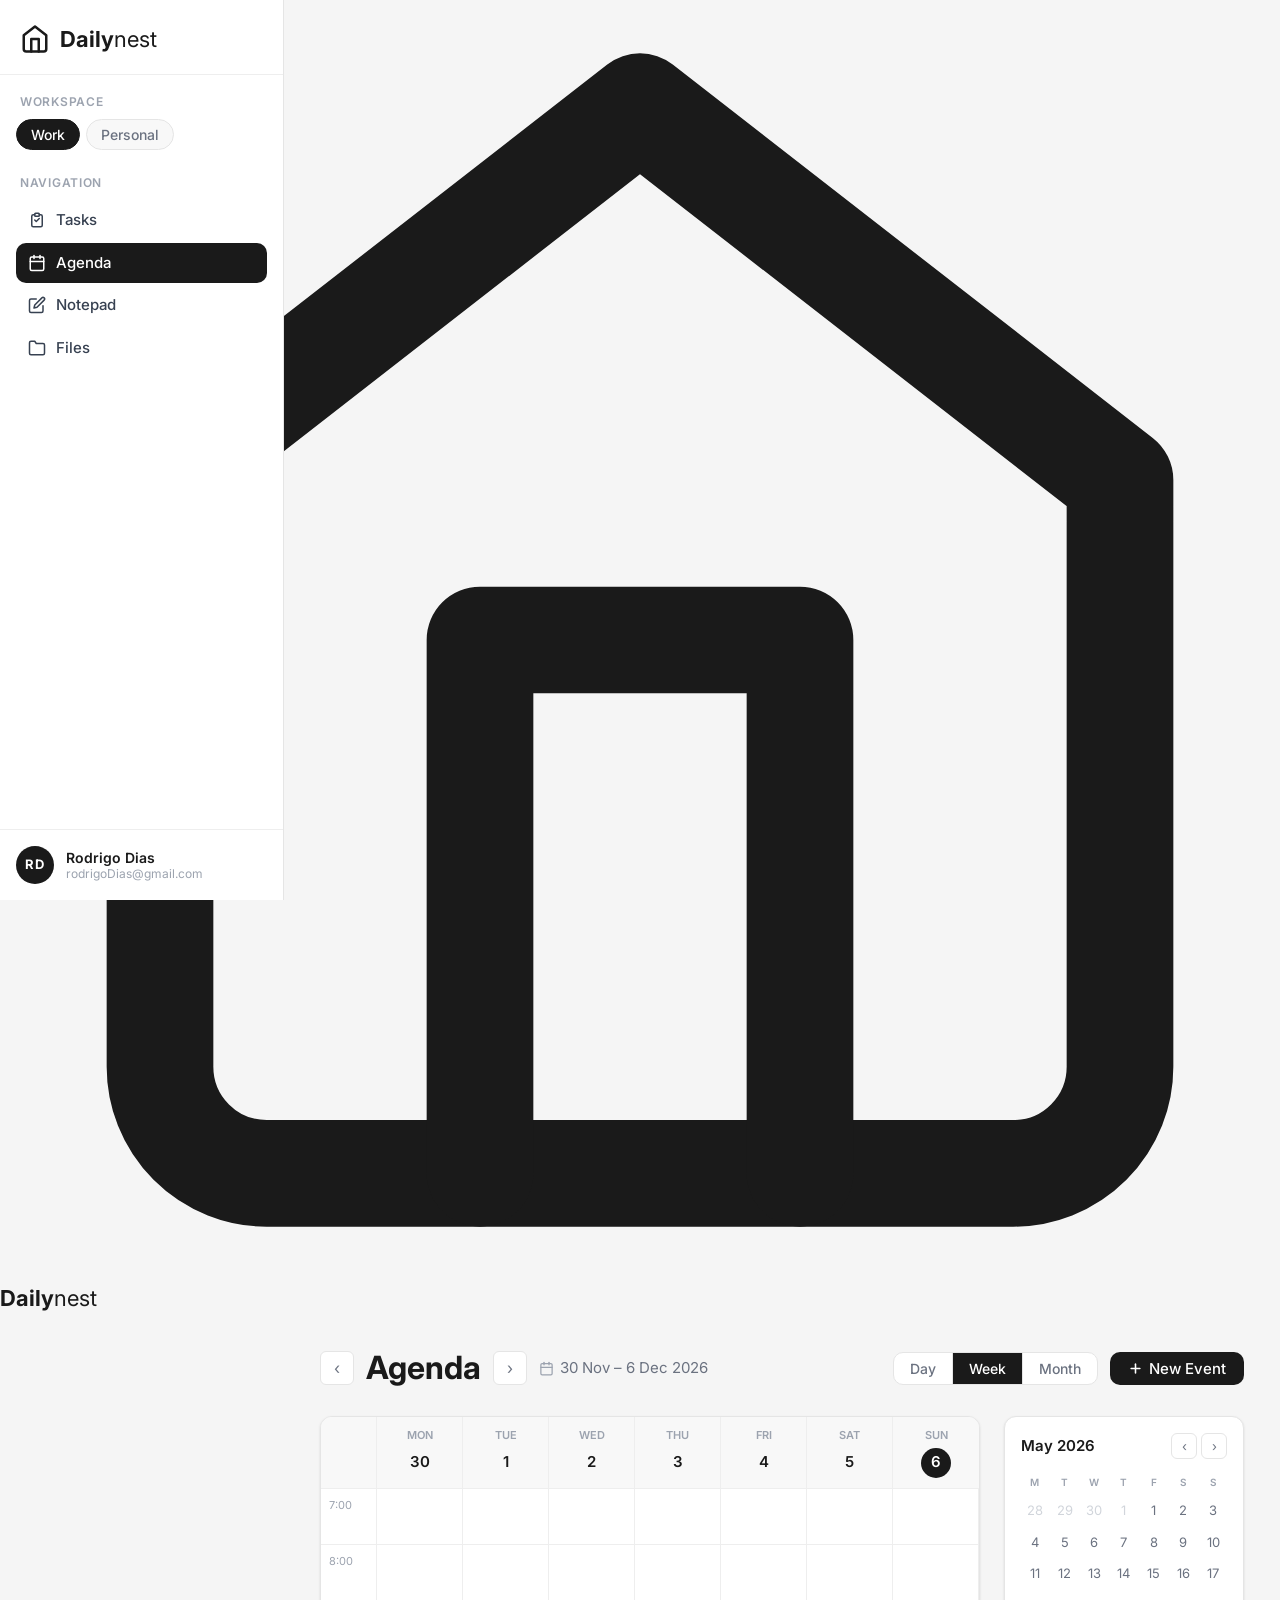
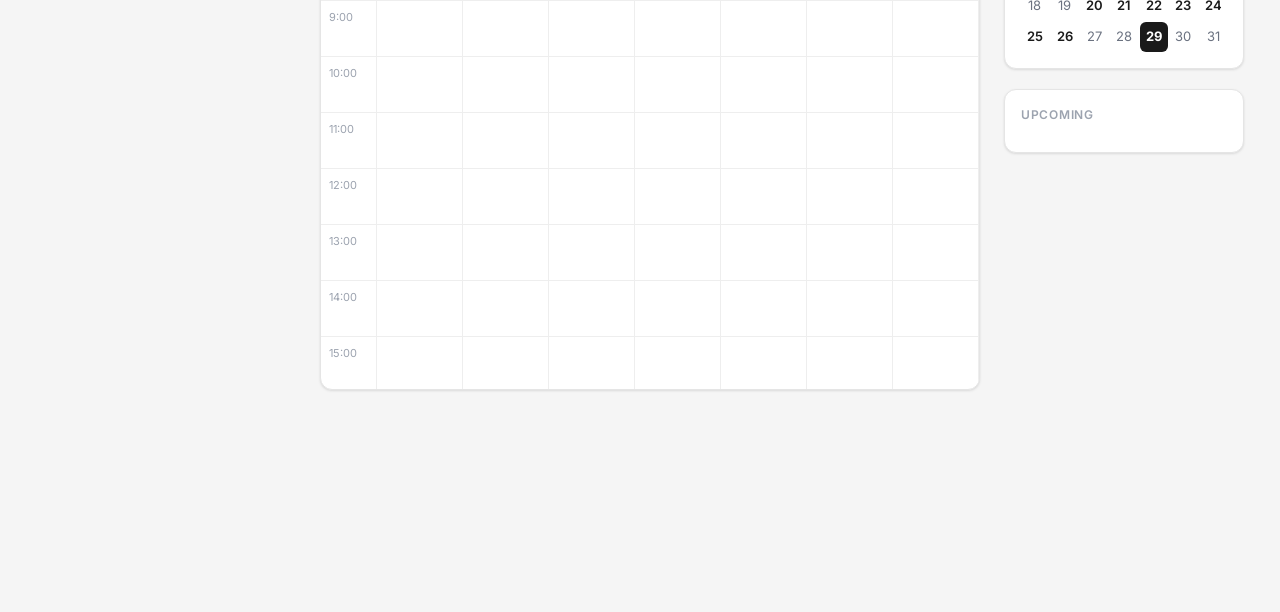
==== commit 98b80a78: "feat(files): Files page with list/grid view, new panel and upload modal (#10) - files.html: sidebar " ====
--- a/frontend/agenda.html
+++ b/frontend/agenda.html
@@ -12,14 +12,23 @@
 </head>
 <body>
 
-<!-- Mobile sidebar toggle -->
-<button class="sidebar-toggle" onclick="toggleSidebar()" aria-label="Toggle sidebar">
-  <svg viewBox="0 0 24 24" width="20" height="20" fill="none" stroke="currentColor" stroke-width="2" stroke-linecap="round" stroke-linejoin="round">
-    <line x1="3" y1="6"  x2="21" y2="6"/>
-    <line x1="3" y1="12" x2="21" y2="12"/>
-    <line x1="3" y1="18" x2="21" y2="18"/>
-  </svg>
-</button>
+<!-- Mobile top bar -->
+<header class="mobile-topbar">
+  <button class="sidebar-toggle" onclick="toggleSidebar()" aria-label="Abrir menu">
+    <svg viewBox="0 0 24 24" width="18" height="18" fill="none" stroke="currentColor" stroke-width="2.5" stroke-linecap="round" stroke-linejoin="round">
+      <line x1="3" y1="6"  x2="21" y2="6"/>
+      <line x1="3" y1="12" x2="21" y2="12"/>
+      <line x1="3" y1="18" x2="21" y2="18"/>
+    </svg>
+  </button>
+  <div class="mobile-topbar-logo">
+    <svg viewBox="0 0 24 24" fill="none" stroke="currentColor" stroke-width="2" stroke-linecap="round" stroke-linejoin="round">
+      <path d="M3 9l9-7 9 7v11a2 2 0 0 1-2 2H5a2 2 0 0 1-2-2z"/>
+      <polyline points="9 22 9 12 15 12 15 22"/>
+    </svg>
+    <span class="logo-text"><span class="bold">Daily</span><span class="light">nest</span></span>
+  </div>
+</header>
 
 <div class="app-layout">
 
@@ -73,7 +82,7 @@
           Notepad
         </a>
 
-        <a href="#" class="nav-link">
+        <a href="files.html" class="nav-link">
           <svg viewBox="0 0 24 24" fill="none" stroke="currentColor" stroke-width="2" stroke-linecap="round" stroke-linejoin="round">
             <path d="M22 19a2 2 0 01-2 2H4a2 2 0 01-2-2V5a2 2 0 012-2h5l2 3h9a2 2 0 012 2z"/>
           </svg>
@@ -119,7 +128,7 @@
           <button class="active" id="btn-week" onclick="setView(this)">Week</button>
           <button onclick="setView(this)">Month</button>
         </div>
-        <button class="btn btn-primary" onclick="openModal('createEvent')">
+        <button class="btn btn-primary" onclick="openEventModal('create')">
           <svg viewBox="0 0 24 24" width="15" height="15" fill="none" stroke="currentColor" stroke-width="2.5" stroke-linecap="round" stroke-linejoin="round">
             <line x1="12" y1="5" x2="12" y2="19"/>
             <line x1="5" y1="12" x2="19" y2="12"/>
@@ -249,39 +258,7 @@
         <!-- Upcoming events -->
         <div id="upcoming-panel" class="mini-cal-card upcoming-section">
           <div class="section-label">Upcoming</div>
-
-          <div class="upcoming-event">
-            <div class="upcoming-event-dot" style="background:#1d4ed8;"></div>
-            <div>
-              <div class="upcoming-event-name">Team Meeting</div>
-              <div class="upcoming-event-time">Mon 20 May · 9:00</div>
-            </div>
-          </div>
-
-          <div class="upcoming-event">
-            <div class="upcoming-event-dot" style="background:#a16207;"></div>
-            <div>
-              <div class="upcoming-event-name">Project Review</div>
-              <div class="upcoming-event-time">Wed 22 May · 10:00</div>
-            </div>
-          </div>
-
-          <div class="upcoming-event">
-            <div class="upcoming-event-dot" style="background:#15803d;"></div>
-            <div>
-              <div class="upcoming-event-name">Lunch Break</div>
-              <div class="upcoming-event-time">Thu 23 May · 12:00</div>
-            </div>
-          </div>
-
-          <div class="upcoming-event">
-            <div class="upcoming-event-dot" style="background:#6d28d9;"></div>
-            <div>
-              <div class="upcoming-event-name">Client Call</div>
-              <div class="upcoming-event-time">Fri 24 May · 14:00</div>
-            </div>
-          </div>
-
+          <div id="upcoming-list"></div>
         </div>
 
       </div>
@@ -309,33 +286,29 @@
       </button>
     </div>
 
-    <form onsubmit="event.preventDefault(); closeModal('createEvent');">
+    <form id="eventForm" onsubmit="submitEventForm(event)">
       <div class="form-group">
-        <label class="form-label" for="eventName">Event Name</label>
-        <input type="text" id="eventName" class="form-input" placeholder="Enter event name..." required />
+        <label class="form-label" for="eventTitle">Title</label>
+        <input type="text" id="eventTitle" class="form-input" placeholder="Enter event title..." required />
+      </div>
+      <div class="form-group">
+        <label class="form-label" for="eventDescription">Description</label>
+        <textarea id="eventDescription" class="form-input form-textarea" placeholder="Optional description..." rows="3"></textarea>
       </div>
       <div class="form-row">
         <div class="form-group">
-          <label class="form-label" for="eventDate">Date</label>
-          <input type="date" id="eventDate" class="form-input" />
+          <label class="form-label" for="eventStartDate">Start</label>
+          <input type="datetime-local" id="eventStartDate" class="form-input" required />
         </div>
         <div class="form-group">
-          <label class="form-label" for="eventTime">Time</label>
-          <input type="time" id="eventTime" class="form-input" />
-        </div>
-      </div>
-      <div class="form-group">
-        <label class="form-label" for="eventColor">Color</label>
-        <select id="eventColor" class="form-select">
-          <option value="blue">Blue</option>
-          <option value="yellow">Yellow</option>
-          <option value="green">Green</option>
-          <option value="purple">Purple</option>
-        </select>
-      </div>
+          <label class="form-label" for="eventEndDate">End</label>
+          <input type="datetime-local" id="eventEndDate" class="form-input" required />
+        </div>
+      </div>
+      <input type="hidden" id="editingEventId" value="" />
       <div class="modal-actions">
-        <button type="button" class="btn btn-ghost" onclick="closeModal('createEvent')">Cancel</button>
-        <button type="submit" class="btn btn-primary">Create Event</button>
+        <button type="button" class="btn btn-ghost" onclick="closeEventModal()">Cancel</button>
+        <button type="submit" class="btn btn-primary" id="eventSubmitBtn">Create Event</button>
       </div>
     </form>
 
@@ -343,6 +316,7 @@
 </div>
 <!-- /MODAL -->
 
+<script src="js/api.js"></script>
 <script src="js/router.js"></script>
 <script src="js/modules/agenda.js"></script>
 </body>
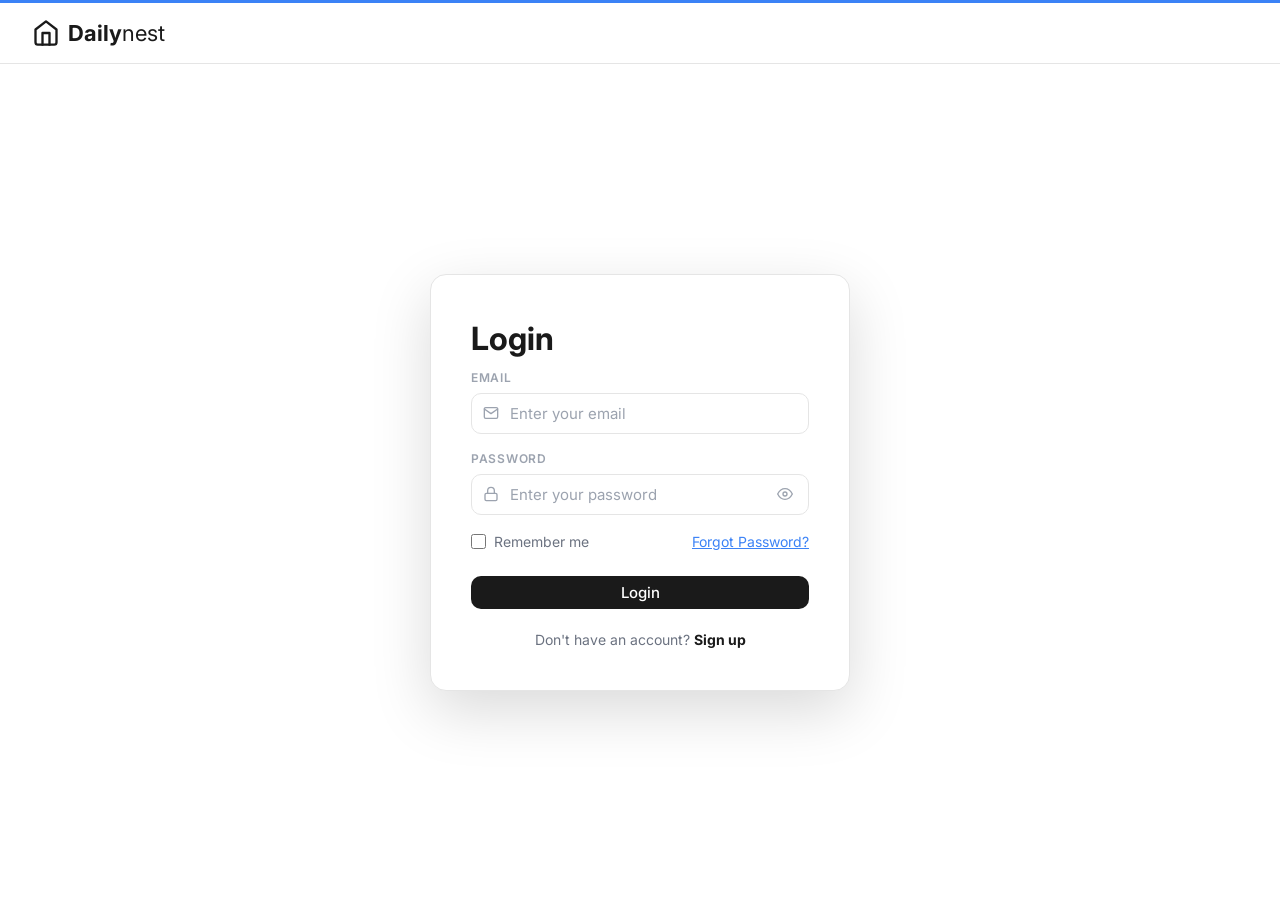
==== commit 8211c395: "feat: auth guard, remember me and dynamic sidebar user All app pages now verify the JWT token on loa" ====
--- a/frontend/agenda.html
+++ b/frontend/agenda.html
@@ -93,11 +93,20 @@
     </div>
 
     <div class="sidebar-footer">
-      <div class="avatar-circle">RD</div>
-      <div>
-        <div class="sidebar-user-name">Rodrigo Dias</div>
-        <div class="sidebar-user-email">rodrigoDias@gmail.com</div>
-      </div>
+      <a href="profile.html" class="sidebar-user-link">
+        <div class="avatar-circle" id="sidebarAvatar">?</div>
+        <div class="sidebar-user-meta">
+          <div class="sidebar-user-name" id="sidebarName">Loading...</div>
+          <div class="sidebar-user-email" id="sidebarEmail"></div>
+        </div>
+      </a>
+      <button class="sidebar-logout-btn" onclick="logout()" title="Logout" aria-label="Logout">
+        <svg viewBox="0 0 24 24" width="18" height="18" fill="none" stroke="currentColor" stroke-width="2" stroke-linecap="round" stroke-linejoin="round">
+          <path d="M9 21H5a2 2 0 01-2-2V5a2 2 0 012-2h4"/>
+          <polyline points="16 17 21 12 16 7"/>
+          <line x1="21" y1="12" x2="9" y2="12"/>
+        </svg>
+      </button>
     </div>
 
   </aside>
@@ -197,62 +206,13 @@
         <!-- Mini month calendar -->
         <div id="mini-cal-card" class="mini-cal-card">
           <div class="mini-cal-header">
-            <span class="mini-cal-title">May 2026</span>
+            <span class="mini-cal-title" id="mini-cal-title"></span>
             <div style="display:flex; gap:4px;">
-              <button class="nav-arrow" style="width:26px;height:26px;font-size:0.8rem;" aria-label="Prev month">&#8249;</button>
-              <button class="nav-arrow" style="width:26px;height:26px;font-size:0.8rem;" aria-label="Next month">&#8250;</button>
+              <button class="nav-arrow" style="width:26px;height:26px;font-size:0.8rem;" onclick="miniCalPrev()" aria-label="Prev month">&#8249;</button>
+              <button class="nav-arrow" style="width:26px;height:26px;font-size:0.8rem;" onclick="miniCalNext()" aria-label="Next month">&#8250;</button>
             </div>
           </div>
-          <div class="mini-cal-grid">
-            <!-- Day names -->
-            <div class="day-name">M</div>
-            <div class="day-name">T</div>
-            <div class="day-name">W</div>
-            <div class="day-name">T</div>
-            <div class="day-name">F</div>
-            <div class="day-name">S</div>
-            <div class="day-name">S</div>
-            <!-- Week 1: May starts Friday. Fill Mon-Thu with prev month -->
-            <div class="day-num other-month">28</div>
-            <div class="day-num other-month">29</div>
-            <div class="day-num other-month">30</div>
-            <div class="day-num other-month">1</div>
-            <div class="day-num">1</div>
-            <div class="day-num">2</div>
-            <div class="day-num">3</div>
-            <!-- Week 2 -->
-            <div class="day-num">4</div>
-            <div class="day-num">5</div>
-            <div class="day-num">6</div>
-            <div class="day-num">7</div>
-            <div class="day-num">8</div>
-            <div class="day-num">9</div>
-            <div class="day-num">10</div>
-            <!-- Week 3 -->
-            <div class="day-num">11</div>
-            <div class="day-num">12</div>
-            <div class="day-num">13</div>
-            <div class="day-num">14</div>
-            <div class="day-num">15</div>
-            <div class="day-num">16</div>
-            <div class="day-num">17</div>
-            <!-- Week 4 -->
-            <div class="day-num">18</div>
-            <div class="day-num">19</div>
-            <div class="day-num has-event">20</div>
-            <div class="day-num has-event">21</div>
-            <div class="day-num has-event">22</div>
-            <div class="day-num has-event">23</div>
-            <div class="day-num has-event">24</div>
-            <!-- Week 5 -->
-            <div class="day-num has-event">25</div>
-            <div class="day-num has-event">26</div>
-            <div class="day-num">27</div>
-            <div class="day-num">28</div>
-            <div class="day-num today">29</div>
-            <div class="day-num">30</div>
-            <div class="day-num">31</div>
-          </div>
+          <div class="mini-cal-grid" id="mini-cal-grid"></div>
         </div>
 
         <!-- Upcoming events -->
@@ -318,6 +278,7 @@
 
 <script src="js/api.js"></script>
 <script src="js/router.js"></script>
+<script src="js/auth.js"></script>
 <script src="js/modules/agenda.js"></script>
 </body>
 </html>
--- a/frontend/css/layout.css
+++ b/frontend/css/layout.css
@@ -5,6 +5,7 @@
   display: flex;
   min-height: 100vh;
   background: var(--color-bg);
+  overflow-x: hidden; /* sidebar slide-in must not create horizontal scroll */
 }
 
 /* ============================================================
@@ -111,13 +112,45 @@
 /* Sidebar footer */
 .sidebar-footer {
   margin-top: auto;
-  padding: 16px;
+  padding: 12px 16px;
   border-top: 1px solid var(--color-border-light);
   display: flex;
   align-items: center;
-  gap: 12px;
-  flex-shrink: 0;
-}
+  gap: 6px;
+  flex-shrink: 0;
+}
+
+.sidebar-user-link {
+  display: flex;
+  align-items: center;
+  gap: 10px;
+  flex: 1;
+  min-width: 0;
+  text-decoration: none;
+  border-radius: var(--radius);
+  padding: 5px 6px;
+  margin: -5px -6px;
+  transition: background 0.15s;
+}
+.sidebar-user-link:hover { background: var(--color-surface-alt); }
+
+.sidebar-user-meta { min-width: 0; }
+
+.sidebar-logout-btn {
+  width: 32px;
+  height: 32px;
+  display: flex;
+  align-items: center;
+  justify-content: center;
+  border-radius: var(--radius-sm);
+  color: var(--color-text-muted);
+  cursor: pointer;
+  border: none;
+  background: transparent;
+  flex-shrink: 0;
+  transition: background 0.15s, color 0.15s;
+}
+.sidebar-logout-btn:hover { background: #fef2f2; color: #dc2626; }
 
 .avatar-circle {
   width: 38px;
@@ -143,6 +176,7 @@
 .main-content {
   margin-left: var(--sidebar-width);
   flex: 1;
+  min-width: 0; /* prevent flex child from overflowing */
   padding: 32px 36px;
   min-height: 100vh;
 }
@@ -391,30 +425,62 @@
 
 
 /* ============================================================
-   Mobile sidebar toggle
-   ============================================================ */
-.sidebar-toggle {
+   Mobile top bar (hamburger + logo — hidden on desktop)
+   ============================================================ */
+.mobile-topbar {
   display: none;
   position: fixed;
-  top: 16px;
-  left: 16px;
+  top: 0;
+  left: 0;
+  right: 0;
+  height: 54px;
+  background: var(--color-surface);
+  border-bottom: 1px solid var(--color-border);
   z-index: 200;
-  width: 40px;
-  height: 40px;
-  background: var(--color-surface);
+  align-items: center;
+  padding: 0 16px;
+  gap: 14px;
+  box-shadow: 0 1px 6px rgba(0,0,0,0.06);
+}
+
+.mobile-topbar-logo {
+  display: flex;
+  align-items: center;
+  gap: 8px;
+  color: var(--color-brand);
+}
+.mobile-topbar-logo svg { width: 22px; height: 22px; }
+
+.sidebar-toggle {
+  display: flex;
+  align-items: center;
+  justify-content: center;
+  width: 36px;
+  height: 36px;
+  border-radius: var(--radius);
+  background: var(--color-bg);
   border: 1px solid var(--color-border);
-  border-radius: var(--radius);
-  align-items: center;
-  justify-content: center;
   cursor: pointer;
-  box-shadow: var(--shadow-card);
-}
+  color: var(--color-text);
+  flex-shrink: 0;
+  transition: background 0.15s, border-color 0.15s;
+}
+.sidebar-toggle:hover { background: var(--color-surface-alt); border-color: #d1d5db; }
+
+/* Backdrop that appears behind open sidebar on mobile */
+.sidebar-backdrop {
+  display: none;
+  position: fixed;
+  inset: 0;
+  background: rgba(0, 0, 0, 0.45);
+  z-index: 250;
+}
+.sidebar-backdrop.visible { display: block; }
 
 /* ============================================================
    Responsive
    ============================================================ */
 @media (max-width: 1024px) {
-  .stat-cards { grid-template-columns: repeat(2, 1fr); }
   .agenda-layout { grid-template-columns: 1fr; }
 }
 
@@ -425,12 +491,12 @@
     z-index: 300;
   }
   .sidebar.open { transform: translateX(0); }
-  .sidebar-toggle { display: flex; }
+  .mobile-topbar { display: flex; }
 
   .main-content {
     margin-left: 0;
     padding: 20px 16px;
-    padding-top: 68px;
+    padding-top: calc(54px + 20px);
   }
 
   .landing-page { flex-direction: column; height: auto; max-height: none; overflow: visible; }
@@ -439,7 +505,7 @@
   .landing-right { width: 100%; height: auto; min-height: 480px; }
   .landing-photo { min-height: 260px; padding: 0 20px 24px; }
   .landing-panel { padding: 24px 20px; }
-  .landing-topbar { padding: 16px 24px; }
+  .landing-topbar { padding: 16px 20px; }
   .landing-h1 { font-size: 2.25rem; }
 
   .form-row { grid-template-columns: 1fr; }
@@ -448,10 +514,28 @@
 
   .page-header { flex-direction: column; gap: 12px; align-items: flex-start; }
   .agenda-toolbar { flex-direction: column; align-items: flex-start; }
+
+  /* Auth */
+  .auth-topbar { padding: 0 20px; }
+
+  /* Modal sits at bottom of screen as a sheet */
+  .modal-overlay { padding: 0; align-items: flex-end; }
+  .modal {
+    border-radius: var(--radius-lg) var(--radius-lg) 0 0;
+    max-width: 100%;
+    max-height: 90vh;
+    overflow-y: auto;
+    padding: 24px 20px;
+  }
 }
 
 @media (max-width: 480px) {
-  .stat-cards { grid-template-columns: 1fr; }
   .auth-card { padding: 28px 20px; }
   .landing-h1 { font-size: 2rem; }
-}
+  .landing-right { min-height: 360px; }
+  .landing-photo { min-height: 200px; }
+  .stats-card { padding: 12px 16px; gap: 0; }
+  .stats-item { padding: 0 12px; }
+  .stats-number { font-size: 1.1rem; }
+  .landing-topbar-actions { gap: 6px; }
+}
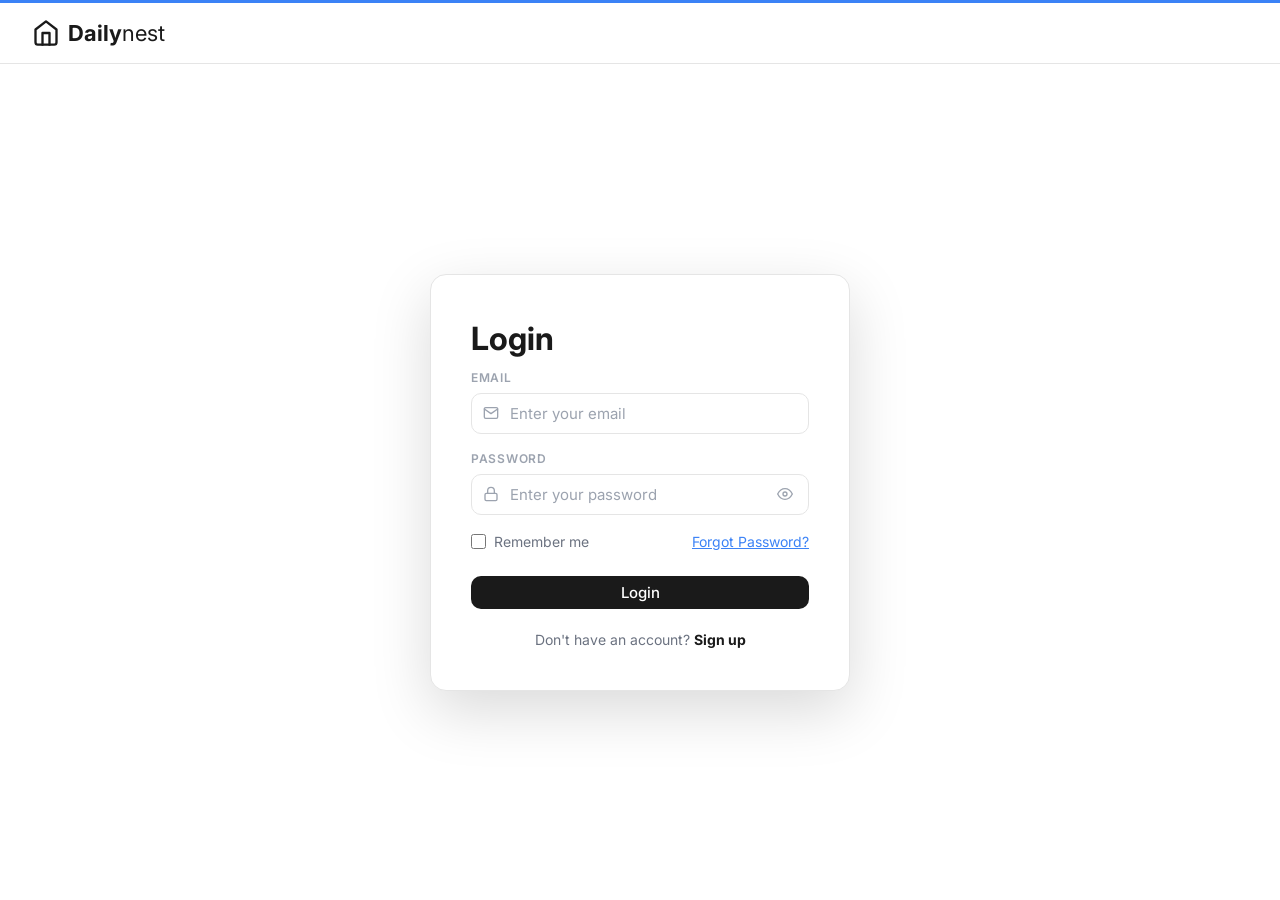
==== commit 0d5cb974: "feat(animations): add Framer Motion animation system across all pages - Create animations.css with k" ====
--- a/frontend/agenda.html
+++ b/frontend/agenda.html
@@ -9,6 +9,7 @@
   <link rel="stylesheet" href="css/layout.css" />
   <link rel="stylesheet" href="css/components.css" />
   <link rel="stylesheet" href="css/modules/agenda.css" />
+  <link rel="stylesheet" href="css/animations.css" />
 </head>
 <body>
 
@@ -276,9 +277,11 @@
 </div>
 <!-- /MODAL -->
 
+<script src="js/toast.js"></script>
 <script src="js/api.js"></script>
 <script src="js/router.js"></script>
 <script src="js/auth.js"></script>
 <script src="js/modules/agenda.js"></script>
+<script type="module" src="js/animations.js"></script>
 </body>
 </html>
--- a/frontend/css/components.css
+++ b/frontend/css/components.css
@@ -37,6 +37,14 @@
   margin-bottom: 28px;
 }
 
+/* Responsive overrides here (after base) so they win over layout.css rules */
+@media (max-width: 1024px) {
+  .stat-cards { grid-template-columns: repeat(2, 1fr); }
+}
+@media (max-width: 480px) {
+  .stat-cards { grid-template-columns: 1fr; gap: 10px; margin-bottom: 20px; }
+}
+
 .stat-card {
   background: var(--color-surface);
   border: 1px solid var(--color-border);
@@ -46,6 +54,12 @@
   display: flex;
   align-items: center;
   gap: 16px;
+}
+
+@media (max-width: 480px) {
+  .stat-card { padding: 14px 16px; gap: 12px; }
+  .stat-icon { width: 38px; height: 38px; }
+  .stat-number { font-size: 1.5rem; }
 }
 
 .stat-icon {
@@ -293,3 +307,231 @@
 }
 .auth-footer-text a { font-weight: 700; color: var(--color-text); }
 
+
+/* ============================================================
+   Profile / Settings Page
+   ============================================================ */
+.settings-content { max-width: 640px; }
+
+.settings-card {
+  background: var(--color-surface);
+  border: 1px solid var(--color-border);
+  border-radius: var(--radius-md);
+  padding: 28px;
+  box-shadow: var(--shadow-card);
+  margin-bottom: 20px;
+}
+
+.settings-card h2 {
+  font-size: 1rem;
+  font-weight: 700;
+  color: var(--color-text);
+  margin-bottom: 20px;
+  padding-bottom: 14px;
+  border-bottom: 1px solid var(--color-border-light);
+}
+
+.settings-danger { border-color: #fecaca; }
+.settings-danger h2 { color: #dc2626; border-bottom-color: #fecaca; }
+.settings-danger p {
+  font-size: 0.9375rem;
+  color: var(--color-text-secondary);
+  line-height: 1.6;
+  margin-bottom: 20px;
+}
+
+.profile-avatar-row {
+  display: flex;
+  align-items: center;
+  gap: 16px;
+  margin-bottom: 24px;
+}
+
+.avatar-lg { width: 56px; height: 56px; font-size: 1.125rem; }
+
+.profile-avatar-name  { font-size: 1rem; font-weight: 600; color: var(--color-text); line-height: 1.3; }
+.profile-avatar-email { font-size: 0.8125rem; color: var(--color-text-muted); margin-top: 2px; }
+
+.btn-danger { background: #dc2626; color: #fff; }
+.btn-danger:hover { opacity: 0.88; }
+
+.form-msg {
+  font-size: 0.875rem;
+  margin-top: 10px;
+  min-height: 1.25em;
+}
+.form-msg.success { color: #16a34a; }
+.form-msg.error   { color: #dc2626; }
+
+
+/* ============================================================
+   Toast Notifications
+   ============================================================ */
+#dn-toast-container {
+  position: fixed;
+  bottom: 24px;
+  right: 24px;
+  z-index: 9999;
+  display: flex;
+  flex-direction: column;
+  gap: 10px;
+  pointer-events: none;
+  max-width: 360px;
+  width: calc(100vw - 48px);
+}
+
+.dn-toast {
+  background: var(--color-surface);
+  border: 1px solid var(--color-border);
+  border-radius: var(--radius-md);
+  box-shadow: var(--shadow-modal);
+  padding: 14px 14px 14px 16px;
+  display: flex;
+  align-items: flex-start;
+  gap: 12px;
+  pointer-events: all;
+  overflow: hidden;
+  position: relative;
+  transform: translateX(calc(100% + 24px));
+  opacity: 0;
+  transition: transform 0.28s cubic-bezier(0.34, 1.2, 0.64, 1), opacity 0.28s ease;
+}
+
+.dn-toast.dn-toast-show {
+  transform: translateX(0);
+  opacity: 1;
+}
+
+.dn-toast.dn-toast-hide {
+  transform: translateX(calc(100% + 24px));
+  opacity: 0;
+  transition: transform 0.22s ease-in, opacity 0.22s ease-in;
+}
+
+.dn-toast-icon {
+  flex-shrink: 0;
+  display: flex;
+  align-items: center;
+  margin-top: 1px;
+}
+
+.dn-toast-msg {
+  flex: 1;
+  font-size: 0.875rem;
+  font-family: var(--font-sans);
+  font-weight: 500;
+  color: var(--color-text);
+  line-height: 1.5;
+}
+
+.dn-toast-close {
+  flex-shrink: 0;
+  background: none;
+  border: none;
+  cursor: pointer;
+  color: var(--color-text-muted);
+  display: flex;
+  align-items: center;
+  padding: 3px;
+  border-radius: var(--radius-sm);
+  margin-top: 1px;
+  transition: color 0.15s, background 0.15s;
+}
+.dn-toast-close:hover {
+  color: var(--color-text);
+  background: var(--color-surface-alt);
+}
+
+.dn-toast-progress {
+  position: absolute;
+  bottom: 0;
+  left: 0;
+  height: 3px;
+  width: 100%;
+  animation: dn-progress linear forwards;
+  animation-play-state: paused;
+}
+
+@keyframes dn-progress {
+  from { width: 100%; }
+  to   { width: 0; }
+}
+
+/* Type accent colours */
+.dn-toast-success { border-left: 3px solid #16a34a; }
+.dn-toast-success .dn-toast-icon     { color: #16a34a; }
+.dn-toast-success .dn-toast-progress { background: #16a34a; }
+
+.dn-toast-error { border-left: 3px solid #dc2626; }
+.dn-toast-error .dn-toast-icon     { color: #dc2626; }
+.dn-toast-error .dn-toast-progress { background: #dc2626; }
+
+.dn-toast-warning { border-left: 3px solid #ea580c; }
+.dn-toast-warning .dn-toast-icon     { color: #ea580c; }
+.dn-toast-warning .dn-toast-progress { background: #ea580c; }
+
+.dn-toast-info { border-left: 3px solid #3b82f6; }
+.dn-toast-info .dn-toast-icon     { color: #3b82f6; }
+.dn-toast-info .dn-toast-progress { background: #3b82f6; }
+
+@media (max-width: 480px) {
+  #dn-toast-container {
+    bottom: 16px;
+    right: 16px;
+    left: 16px;
+    max-width: none;
+    width: auto;
+  }
+}
+
+/* ============================================================
+   Confirm Dialog
+   ============================================================ */
+.dn-confirm-overlay {
+  position: fixed;
+  inset: 0;
+  background: rgba(0,0,0,0.4);
+  z-index: 10000;
+  display: flex;
+  align-items: center;
+  justify-content: center;
+  padding: 24px;
+  opacity: 0;
+  transition: opacity 0.2s ease;
+}
+.dn-confirm-overlay.dn-confirm-show { opacity: 1; }
+.dn-confirm-overlay.dn-confirm-hide { opacity: 0; pointer-events: none; }
+
+.dn-confirm-box {
+  background: var(--color-surface);
+  border-radius: var(--radius-lg);
+  box-shadow: var(--shadow-modal);
+  padding: 28px;
+  width: 100%;
+  max-width: 380px;
+  transform: scale(0.94);
+  transition: transform 0.22s cubic-bezier(0.34, 1.2, 0.64, 1);
+}
+.dn-confirm-overlay.dn-confirm-show .dn-confirm-box { transform: scale(1); }
+.dn-confirm-overlay.dn-confirm-hide .dn-confirm-box { transform: scale(0.94); }
+
+.dn-confirm-title {
+  font-size: 1rem;
+  font-weight: 700;
+  color: var(--color-text);
+  margin-bottom: 8px;
+}
+
+.dn-confirm-msg {
+  font-size: 0.875rem;
+  color: var(--color-text-secondary);
+  line-height: 1.6;
+  margin-bottom: 24px;
+}
+
+.dn-confirm-actions {
+  display: flex;
+  justify-content: flex-end;
+  gap: 10px;
+}
+
--- a/frontend/css/modules/agenda.css
+++ b/frontend/css/modules/agenda.css
@@ -202,6 +202,8 @@
 .mini-cal-grid .day-num.today { background: var(--color-brand); color: #fff; font-weight: 700; }
 .mini-cal-grid .day-num.other-month { color: #d1d5db; }
 .mini-cal-grid .day-num.has-event { font-weight: 600; color: var(--color-text); }
+.mini-cal-grid .day-num.selected { background: var(--color-brand-light, #eff6ff); color: var(--color-brand); font-weight: 600; }
+.mini-cal-grid .day-num.today.selected { background: var(--color-brand); color: #fff; }
 
 .upcoming-section { }
 .upcoming-section .section-label {
@@ -399,3 +401,57 @@
   font-weight: 500;
 }
 
+/* ── Event modal: textarea ── */
+.form-textarea {
+  resize: vertical;
+  min-height: 72px;
+  font-family: inherit;
+  line-height: 1.5;
+}
+
+/* ── Mobile responsiveness ──────────────────────────────── */
+@media (max-width: 768px) {
+  /* Toolbar */
+  .agenda-toolbar-left h1 { font-size: 1.5rem; }
+  .view-toggle button { padding: 7px 12px; font-size: 0.8125rem; }
+
+  /* Stack mini-calendar below main calendar.
+     minmax(0,1fr) prevents the grid column from expanding beyond the viewport. */
+  .agenda-layout { grid-template-columns: minmax(0, 1fr); }
+
+  /* Calendar wrapper scrolls horizontally; min-width:0 forces it
+     to respect the grid column width instead of growing with its content. */
+  .calendar-wrap {
+    overflow-x: auto;
+    -webkit-overflow-scrolling: touch;
+    min-width: 0;
+  }
+
+  /* Give week columns a fixed minimum so the calendar stays usable when scrolled */
+  .week-header,
+  .week-grid { min-width: 560px; }
+
+  /* Month view: smaller cells */
+  .month-day-cell { min-height: 56px; padding: 4px; }
+  .month-day-num  { width: 22px; height: 22px; font-size: 0.75rem; }
+
+  /* Mini-calendar goes side by side when space allows */
+  .mini-calendar { flex-direction: row; flex-wrap: wrap; gap: 12px; }
+  .mini-cal-card { flex: 1; min-width: 220px; }
+}
+
+/* ── Event edit button (inside day-event-item) ── */
+.event-edit-btn {
+  background: none;
+  border: none;
+  cursor: pointer;
+  color: var(--color-text-muted);
+  font-size: 0.85rem;
+  padding: 2px 4px;
+  border-radius: var(--radius-sm);
+  flex-shrink: 0;
+  align-self: center;
+  transition: color 0.12s;
+}
+.event-edit-btn:hover { color: var(--color-brand); }
+
--- a/frontend/css/animations.css
+++ b/frontend/css/animations.css
@@ -0,0 +1,443 @@
+/* ============================================================
+   DailyNest — Animations & Transitions
+   ============================================================ */
+
+/* ─── Reduced motion support ─── */
+@media (prefers-reduced-motion: reduce) {
+  *,
+  *::before,
+  *::after {
+    animation-duration: 0.01ms !important;
+    animation-iteration-count: 1 !important;
+    transition-duration: 0.01ms !important;
+  }
+}
+
+/* ============================================================
+   Keyframes
+   ============================================================ */
+@keyframes dn-fade-up {
+  from { opacity: 0; transform: translateY(14px); }
+  to   { opacity: 1; transform: translateY(0); }
+}
+
+@keyframes dn-fade-down {
+  from { opacity: 0; transform: translateY(-12px); }
+  to   { opacity: 1; transform: translateY(0); }
+}
+
+@keyframes dn-fade-left {
+  from { opacity: 0; transform: translateX(22px); }
+  to   { opacity: 1; transform: translateX(0); }
+}
+
+@keyframes dn-pop-in {
+  from { opacity: 0; transform: scale(0.86); }
+  65%  { transform: scale(1.05); }
+  to   { opacity: 1; transform: scale(1); }
+}
+
+@keyframes dn-dot-pulse {
+  0%, 100% { transform: scale(1);    opacity: 1; }
+  50%       { transform: scale(0.65); opacity: 0.45; }
+}
+
+@keyframes dn-shimmer {
+  from { background-position: -200% 0; }
+  to   { background-position:  200% 0; }
+}
+
+/* ============================================================
+   LANDING PAGE — entrance animations
+   ============================================================ */
+.landing-topbar {
+  animation: dn-fade-down 0.45s cubic-bezier(0.22, 1, 0.36, 1) both;
+}
+
+.landing-eyebrow {
+  animation: dn-fade-up 0.5s cubic-bezier(0.22, 1, 0.36, 1) 0.08s both;
+}
+
+.landing-h1 {
+  animation: dn-fade-up 0.55s cubic-bezier(0.22, 1, 0.36, 1) 0.14s both;
+}
+
+.landing-desc {
+  animation: dn-fade-up 0.5s cubic-bezier(0.22, 1, 0.36, 1) 0.2s both;
+}
+
+.landing-actions {
+  animation: dn-fade-up 0.5s cubic-bezier(0.22, 1, 0.36, 1) 0.26s both;
+}
+
+.landing-divider {
+  animation: dn-fade-up 0.4s ease 0.32s both;
+}
+
+.landing-right {
+  animation: dn-fade-left 0.6s cubic-bezier(0.22, 1, 0.36, 1) 0.12s both;
+}
+
+.stats-card {
+  animation: dn-pop-in 0.6s cubic-bezier(0.34, 1.3, 0.64, 1) 0.3s both;
+}
+
+.landing-panel {
+  animation: dn-fade-up 0.5s cubic-bezier(0.22, 1, 0.36, 1) 0.4s both;
+}
+
+.slider-dot.active {
+  animation: dn-dot-pulse 2.5s ease-in-out infinite;
+}
+
+/* ============================================================
+   AUTH PAGES — entrance animations
+   ============================================================ */
+.auth-topbar {
+  animation: dn-fade-down 0.4s cubic-bezier(0.22, 1, 0.36, 1) both;
+}
+
+.auth-card {
+  animation: dn-fade-up 0.55s cubic-bezier(0.34, 1.15, 0.64, 1) 0.08s both;
+}
+
+/* ============================================================
+   MODALS — CSS-driven open / close transitions
+   Override display:none with visibility to allow CSS transitions
+   ============================================================ */
+.modal-overlay {
+  display: flex !important;
+  visibility: hidden;
+  opacity: 0;
+  pointer-events: none;
+  transition: opacity 0.22s ease, visibility 0.22s;
+}
+
+.modal-overlay.open {
+  visibility: visible;
+  opacity: 1;
+  pointer-events: auto;
+}
+
+.modal-overlay .modal {
+  opacity: 0;
+  transform: scale(0.93) translateY(10px);
+  transition: opacity 0.28s cubic-bezier(0.22, 1, 0.36, 1),
+              transform 0.3s  cubic-bezier(0.34, 1.2, 0.64, 1);
+}
+
+.modal-overlay.open .modal {
+  opacity: 1;
+  transform: scale(1) translateY(0);
+}
+
+/* ============================================================
+   BUTTONS — micro-interactions
+   ============================================================ */
+.btn {
+  will-change: transform;
+  transform-origin: center;
+  transition: transform 0.1s ease,
+              opacity 0.15s ease,
+              background-color 0.15s ease !important;
+}
+
+.btn:active:not(:disabled) {
+  transform: scale(0.93) !important;
+}
+
+/* ============================================================
+   NAV LINKS — hover slide
+   ============================================================ */
+.nav-link {
+  transition: background-color 0.14s ease,
+              color 0.14s ease,
+              transform 0.18s cubic-bezier(0.22, 1, 0.36, 1) !important;
+}
+
+.nav-link:hover:not(.active) {
+  transform: translateX(3px);
+}
+
+/* ============================================================
+   STAT CARDS — hover lift
+   ============================================================ */
+.stat-card {
+  transition: transform 0.2s cubic-bezier(0.22, 1, 0.36, 1),
+              box-shadow 0.2s ease;
+  will-change: transform;
+}
+
+.stat-card:hover {
+  transform: translateY(-3px);
+  box-shadow: 0 6px 22px rgba(0, 0, 0, 0.1);
+}
+
+/* ============================================================
+   SETTINGS CARDS — hover lift
+   ============================================================ */
+.settings-card {
+  transition: transform 0.2s cubic-bezier(0.22, 1, 0.36, 1),
+              box-shadow 0.2s ease;
+}
+
+.settings-card:hover {
+  transform: translateY(-2px);
+  box-shadow: 0 5px 18px rgba(0, 0, 0, 0.08);
+}
+
+/* ============================================================
+   TABLE ROWS
+   ============================================================ */
+.task-table tbody tr {
+  transition: background-color 0.12s ease;
+}
+
+/* ============================================================
+   ACTION BUTTONS (edit / delete)
+   ============================================================ */
+.action-btn {
+  transition: transform 0.14s ease,
+              background-color 0.14s ease,
+              color 0.14s ease !important;
+  will-change: transform;
+}
+
+.action-btn:hover {
+  transform: scale(1.18);
+}
+
+.action-btn:active {
+  transform: scale(0.88);
+}
+
+/* ============================================================
+   WORKSPACE TOGGLE PILLS
+   ============================================================ */
+.workspace-toggle .pill {
+  transition: background-color 0.18s ease,
+              color 0.18s ease,
+              transform 0.15s cubic-bezier(0.34, 1.3, 0.64, 1) !important;
+}
+
+.workspace-toggle .pill:hover:not(.active) {
+  transform: scale(1.05);
+}
+
+/* ============================================================
+   AVATAR
+   ============================================================ */
+.avatar-circle {
+  transition: transform 0.2s cubic-bezier(0.34, 1.3, 0.64, 1),
+              box-shadow 0.2s ease;
+}
+
+.sidebar-user-link:hover .avatar-circle {
+  transform: scale(1.1);
+  box-shadow: 0 3px 12px rgba(0, 0, 0, 0.14);
+}
+
+/* ============================================================
+   FORM INPUTS — focus ring
+   ============================================================ */
+.form-input,
+.form-select,
+.form-textarea,
+.input-wrap input {
+  transition: border-color 0.18s ease, box-shadow 0.18s ease !important;
+}
+
+.form-input:focus,
+.form-select:focus,
+.form-textarea:focus,
+.input-wrap input:focus {
+  box-shadow: 0 0 0 3px rgba(107, 114, 128, 0.13);
+}
+
+/* ============================================================
+   PAGINATION
+   ============================================================ */
+.pagination button {
+  transition: background-color 0.12s ease,
+              color 0.12s ease,
+              transform 0.12s ease;
+}
+
+.pagination button:hover:not(.active) {
+  transform: scale(1.12);
+}
+
+/* ============================================================
+   NAV ARROWS (agenda)
+   ============================================================ */
+.nav-arrow {
+  transition: background-color 0.14s ease, transform 0.14s ease;
+}
+
+.nav-arrow:hover {
+  transform: scale(1.1);
+}
+
+.nav-arrow:active {
+  transform: scale(0.9);
+}
+
+/* ============================================================
+   VIEW TOGGLE (agenda / files)
+   ============================================================ */
+.view-toggle button,
+.view-btn {
+  transition: background-color 0.15s ease,
+              color 0.15s ease,
+              transform 0.12s ease;
+}
+
+.view-toggle button:hover:not(.active),
+.view-btn:hover:not(.active) {
+  transform: scale(1.07);
+}
+
+/* ============================================================
+   UPLOAD DROPZONE
+   ============================================================ */
+.upload-dropzone {
+  transition: border-color 0.18s ease,
+              background-color 0.18s ease,
+              transform 0.2s cubic-bezier(0.22, 1, 0.36, 1);
+}
+
+.upload-dropzone:hover {
+  transform: scale(1.015);
+}
+
+/* ============================================================
+   STORAGE BAR
+   ============================================================ */
+.storage-bar-fill {
+  transition: width 0.9s cubic-bezier(0.22, 1, 0.36, 1);
+}
+
+/* ============================================================
+   NOTE ITEMS
+   ============================================================ */
+.note-item {
+  transition: background-color 0.12s ease,
+              border-color 0.12s ease,
+              transform 0.15s cubic-bezier(0.22, 1, 0.36, 1);
+}
+
+.note-item:hover:not(.active) {
+  transform: translateX(3px);
+}
+
+/* ============================================================
+   AGENDA — week events
+   ============================================================ */
+.week-event {
+  transition: transform 0.16s cubic-bezier(0.22, 1, 0.36, 1),
+              box-shadow 0.16s ease,
+              filter 0.16s ease;
+}
+
+.week-event:hover {
+  transform: translateY(-2px) scale(1.015);
+  box-shadow: 0 4px 14px rgba(0, 0, 0, 0.12);
+}
+
+/* ============================================================
+   MINI CALENDAR DAYS
+   ============================================================ */
+.mini-cal-day:not(.other-month) {
+  transition: background-color 0.1s ease, transform 0.12s ease;
+}
+
+.mini-cal-day:not(.other-month):hover {
+  transform: scale(1.2);
+}
+
+/* ============================================================
+   FILE ACTION MENU ITEMS
+   ============================================================ */
+.file-actions-item {
+  transition: background-color 0.12s ease, transform 0.1s ease;
+}
+
+.file-actions-item:hover {
+  transform: translateX(3px);
+}
+
+/* ============================================================
+   SIDEBAR LOGOUT BUTTON
+   ============================================================ */
+.sidebar-logout-btn {
+  transition: background-color 0.14s ease,
+              color 0.14s ease,
+              transform 0.14s ease;
+}
+
+.sidebar-logout-btn:hover  { transform: scale(1.1); }
+.sidebar-logout-btn:active { transform: scale(0.9); }
+
+/* ============================================================
+   NAV BADGE (files counter)
+   ============================================================ */
+.nav-badge {
+  transition: transform 0.2s cubic-bezier(0.34, 1.4, 0.64, 1);
+}
+
+/* ============================================================
+   LANDING — stats card items (initial hidden for JS stagger)
+   ============================================================ */
+.stats-item {
+  opacity: 0;
+}
+
+/* ============================================================
+   ABOUT SECTION (initial hidden for scroll reveal)
+   ============================================================ */
+#about h2,
+#about p {
+  opacity: 0;
+}
+
+/* ============================================================
+   CAROUSEL SLIDER
+   ============================================================ */
+.slider-track {
+  position: relative;
+  min-height: 138px;
+  overflow: hidden;
+}
+
+.slide {
+  position: absolute;
+  inset: 0;
+  opacity: 0;
+  pointer-events: none;
+  transform: translateY(10px);
+  transition: opacity 0.42s cubic-bezier(0.22, 1, 0.36, 1),
+              transform 0.42s cubic-bezier(0.22, 1, 0.36, 1);
+}
+
+.slide.active {
+  opacity: 1;
+  pointer-events: auto;
+  transform: translateY(0);
+  transition: opacity 0.42s cubic-bezier(0.22, 1, 0.36, 1),
+              transform 0.42s cubic-bezier(0.22, 1, 0.36, 1);
+}
+
+.slide.leaving {
+  opacity: 0;
+  transform: translateY(-8px);
+  pointer-events: none;
+  transition: opacity 0.28s ease,
+              transform 0.28s ease;
+}
+
+/* Dot click cursor */
+.slider-dot {
+  cursor: pointer;
+  transition: width 0.3s cubic-bezier(0.34, 1.3, 0.64, 1),
+              background-color 0.3s ease !important;
+}
